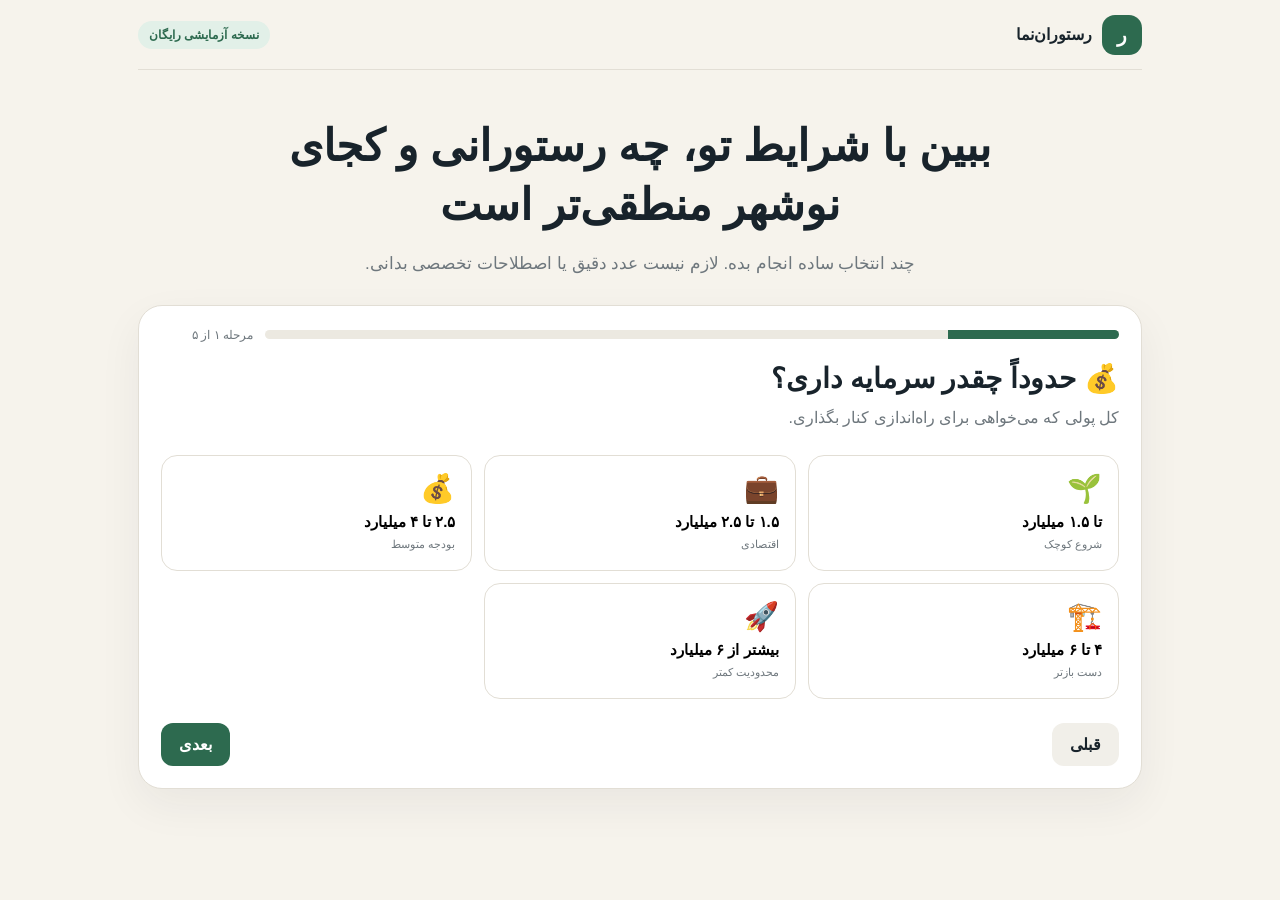
==== index.html @ 9ce642ed "Publish Persian restaurant intelligence wizard MVP" ====
<!doctype html><html lang="fa" dir="rtl"><head><meta charset="utf-8"><meta name="viewport" content="width=device-width,initial-scale=1"><title>رستوران‌نما — نسخه آزمایشی رایگان</title><style>:root{--bg:#f6f3ec;--card:#fff;--ink:#18232b;--muted:#6e777d;--line:#e2ded5;--green:#2d6a4f;--g2:#e2f0e8;--amber:#9a6a16;--a2:#f8edd1;--red:#934b3e;--r2:#f6dfda;--blue:#315f7d}*{box-sizing:border-box}body{margin:0;background:var(--bg);color:var(--ink);font-family:Tahoma,Arial,sans-serif}main{max-width:1040px;margin:auto;padding:0 18px 54px}header{height:70px;display:flex;align-items:center;justify-content:space-between;border-bottom:1px solid var(--line)}.brand{display:flex;gap:10px;align-items:center;font-weight:900}.logo{width:40px;height:40px;border-radius:13px;background:var(--green);color:#fff;display:grid;place-items:center;font-size:20px}.pill{background:var(--g2);color:var(--green);border-radius:999px;padding:7px 11px;font-size:12px;font-weight:800}.hero{padding:46px 0 24px;text-align:center}.hero h1{font-size:44px;line-height:1.35;margin:0 auto 12px;max-width:820px}.hero p{max-width:720px;margin:auto;color:var(--muted);font-size:17px;line-height:2}.wizard{background:var(--card);border:1px solid var(--line);border-radius:24px;padding:22px;box-shadow:0 16px 44px rgba(33,42,44,.06)}.progress-wrap{display:flex;align-items:center;gap:12px;margin-bottom:20px}.progress{height:9px;background:#ece9e1;border-radius:99px;overflow:hidden;flex:1}.progress i{display:block;height:100%;background:var(--green);width:20%;transition:.3s}.step-label{font-size:12px;color:var(--muted);min-width:92px}.screen{display:none}.screen.active{display:block}.screen h2{font-size:28px;margin:4px 0 8px}.screen>p{color:var(--muted);line-height:1.9;margin:0 0 22px}.options{display:grid;grid-template-columns:repeat(3,1fr);gap:12px}.option{border:1px solid var(--line);background:#fff;border-radius:16px;padding:16px;text-align:right;cursor:pointer;min-height:104px}.option:hover{border-color:#b9c9c0}.option.active{background:var(--g2);border-color:#9fc5ad;box-shadow:0 0 0 2px #d5eadc inset}.option .icon{font-size:28px;display:block;margin-bottom:8px}.option b{display:block;font-size:15px;margin-bottom:4px}.option small{color:var(--muted);line-height:1.7}.nav{display:flex;justify-content:space-between;gap:10px;margin-top:24px}.btn{border:0;border-radius:12px;padding:12px 18px;font:inherit;cursor:pointer;font-weight:800}.primary{background:var(--green);color:#fff}.secondary{background:#f1efe9;color:var(--ink)}.summary{background:#f8f7f2;border-radius:14px;padding:14px;margin-top:18px;font-size:13px;color:#5d6468;line-height:1.9}.results-head{text-align:center;padding:10px 0 24px}.results-head h2{font-size:30px;margin:0 0 8px}.results-head p{color:var(--muted);margin:0}.overall{margin-bottom:18px;background:#eef6f1;border:1px solid #cce0d3;border-radius:18px;padding:17px}.overall h3{margin:0 0 8px;color:var(--green)}.overall p{margin:0;color:#53645b;line-height:1.95;font-size:13px}.result{border:1px solid var(--line);border-radius:19px;padding:18px;margin-bottom:13px;background:#fff}.result-top{display:grid;grid-template-columns:52px 1fr auto;gap:12px;align-items:center}.rank{font-size:25px;font-weight:900;color:var(--green)}.result h3{margin:0;font-size:20px}.sub{font-size:13px;color:var(--muted);margin-top:4px}.status{padding:7px 10px;border-radius:999px;font-size:12px;font-weight:800}.good{background:var(--g2);color:var(--green)}.ok{background:var(--a2);color:var(--amber)}.bad{background:var(--r2);color:var(--red)}.cards{display:grid;grid-template-columns:repeat(3,1fr);gap:10px;margin-top:16px}.metric{background:#f9f8f4;border-radius:13px;padding:12px}.metric small{display:block;color:var(--muted);font-size:11px}.metric b{display:block;font-size:16px;margin-top:5px}.bar{height:8px;background:#ebe8e0;border-radius:999px;overflow:hidden;margin-top:8px}.bar i{display:block;height:100%;background:var(--green)}.explain{margin-top:13px;padding:13px;background:#fbfaf6;border-radius:12px;color:#5e5145;font-size:13px;line-height:1.85}.advisor{margin-top:14px;border:1px solid #d8e2dc;background:#f5faf7;border-radius:15px;padding:15px}.advisor h4{margin:0 0 10px;color:var(--green)}.advisor-grid{display:grid;grid-template-columns:repeat(2,1fr);gap:10px}.advisor-box{background:#fff;border:1px solid #e3e8e4;border-radius:11px;padding:11px}.advisor-box b{display:block;font-size:12px;margin-bottom:5px}.advisor-box p{margin:0;color:#5f6964;font-size:12px;line-height:1.8}.action{margin-top:12px;padding-top:11px;border-top:1px dashed #cdd8d1}.action ol{margin:8px 18px 0 0;padding:0}.action li{margin:6px 0;color:#56615c;font-size:12px;line-height:1.7}details{margin-top:12px;border-top:1px dashed var(--line);padding-top:10px}summary{cursor:pointer;color:var(--blue);font-weight:800;font-size:13px}.sources{display:grid;grid-template-columns:repeat(2,1fr);gap:8px;margin-top:9px}.source{display:block;text-decoration:none;color:var(--ink);border:1px solid var(--line);background:#fafcff;border-radius:10px;padding:10px}.source b{display:block;font-size:13px}.source small{display:block;color:var(--muted);margin-top:4px}.restart{text-align:center;margin-top:18px}.fine{font-size:12px;color:var(--muted);line-height:1.8;margin-top:18px;text-align:center}@media(max-width:720px){.hero h1{font-size:34px}.options,.cards,.sources,.advisor-grid{grid-template-columns:1fr}.result-top{grid-template-columns:42px 1fr}.status{grid-column:2;width:max-content}}</style></head><body><main><header><div class="brand"><div class="logo">ر</div><span>رستوران‌نما</span></div><div class="pill">نسخه آزمایشی رایگان</div></header><section class="hero"><h1>ببین با شرایط تو، چه رستورانی و کجای نوشهر منطقی‌تر است</h1><p>چند انتخاب ساده انجام بده. لازم نیست عدد دقیق یا اصطلاحات تخصصی بدانی.</p></section><section class="wizard"><div class="progress-wrap"><div class="progress"><i id="progress"></i></div><div class="step-label" id="stepLabel">مرحله ۱ از ۵</div></div><div class="screen active" data-step="1"><h2>💰 حدوداً چقدر سرمایه داری؟</h2><p>کل پولی که می‌خواهی برای راه‌اندازی کنار بگذاری.</p><div class="options" data-key="budget"><button class="option" data-value="1500000000"><span class="icon">🌱</span><b>تا ۱.۵ میلیارد</b><small>شروع کوچک</small></button><button class="option" data-value="2500000000"><span class="icon">💼</span><b>۱.۵ تا ۲.۵ میلیارد</b><small>اقتصادی</small></button><button class="option" data-value="4000000000"><span class="icon">💰</span><b>۲.۵ تا ۴ میلیارد</b><small>بودجه متوسط</small></button><button class="option" data-value="6000000000"><span class="icon">🏗️</span><b>۴ تا ۶ میلیارد</b><small>دست بازتر</small></button><button class="option" data-value="9000000000"><span class="icon">🚀</span><b>بیشتر از ۶ میلیارد</b><small>محدودیت کمتر</small></button></div></div><div class="screen" data-step="2"><h2>📐 چه اندازه فضایی در ذهنت است؟</h2><p>متراژ دقیق لازم نیست؛ فقط حدود اندازه را انتخاب کن.</p><div class="options" data-key="size"><button class="option" data-value="30"><span class="icon">📦</span><b>خیلی کوچک</b><small>زیر ۴۰ متر</small></button><button class="option" data-value="50"><span class="icon">🏪</span><b>کوچک</b><small>۴۰ تا ۶۰ متر</small></button><button class="option" data-value="75"><span class="icon">🍽️</span><b>متوسط</b><small>۶۰ تا ۹۰ متر</small></button><button class="option" data-value="120"><span class="icon">🏬</span><b>بزرگ</b><small>۹۰ تا ۱۵۰ متر</small></button><button class="option" data-value="180"><span class="icon">🏢</span><b>خیلی بزرگ</b><small>بیشتر از ۱۵۰ متر</small></button><button class="option" data-value="60"><span class="icon">🤷</span><b>نمی‌دانم</b><small>اندازه متعادل فرض شود</small></button></div></div><div class="screen" data-step="3"><h2>🍽️ چه مدل رستورانی دوست داری؟</h2><p>اگر هنوز تصمیم نگرفته‌ای، «فرقی نمی‌کند» را بزن.</p><div class="options" data-key="concept"><button class="option" data-value="any"><span class="icon">🧭</span><b>فرقی نمی‌کند</b><small>بهترین گزینه را پیدا کن</small></button><button class="option" data-value="burger"><span class="icon">🍔</span><b>برگر و فست‌فود</b><small>سرویس سریع</small></button><button class="option" data-value="pizza"><span class="icon">🍕</span><b>پیتزا</b><small>سالن یا بیرون‌بر</small></button><button class="option" data-value="cafe"><span class="icon">☕</span><b>کافه</b><small>نوشیدنی و غذای سبک</small></button><button class="option" data-value="iranian"><span class="icon">🍢</span><b>ایرانی و کباب</b><small>معمولاً سالن‌محور</small></button><button class="option" data-value="delivery"><span class="icon">🛵</span><b>ارسال‌محور</b><small>بیرون‌بر و دلیوری</small></button></div></div><div class="screen" data-step="4"><h2>🧑‍🍳 مدل کارکردن را چطور می‌پسندی؟</h2><p>این انتخاب کمک می‌کند پیشنهادها به سبک کاری تو نزدیک‌تر شوند.</p><div class="options" data-key="operation"><button class="option" data-value="dinein"><span class="icon">🪑</span><b>سالن مهم است</b><small>تجربه حضوری مشتری</small></button><button class="option" data-value="takeaway"><span class="icon">🥡</span><b>بیرون‌بر مهم‌تر است</b><small>فضای کمتر و گردش سریع‌تر</small></button><button class="option" data-value="delivery"><span class="icon">🛵</span><b>ارسال اینترنتی مهم است</b><small>دلیوری بخش اصلی باشد</small></button><button class="option" data-value="any"><span class="icon">🤷</span><b>فرقی نمی‌کند</b><small>سیستم محدودش نکند</small></button></div></div><div class="screen" data-step="5"><h2>🎚️ چقدر ریسک می‌پذیری؟</h2><p>هرچه محافظه‌کارتر باشی، فقط گزینه‌هایی با داده مطمئن‌تر می‌بینی.</p><div class="options" data-key="risk"><button class="option" data-value="low"><span class="icon">🛡️</span><b>کم</b><small>محافظه‌کارانه</small></button><button class="option" data-value="medium"><span class="icon">⚖️</span><b>متوسط</b><small>متعادل</small></button><button class="option" data-value="high"><span class="icon">🚀</span><b>زیاد</b><small>فرصت‌محور</small></button></div><div class="summary" id="summary"></div></div><div class="screen" data-step="6"><div class="results-head"><h2>نتیجه پیشنهادی برای تو</h2><p>غربال اولیه بر اساس داده فعلی نوشهر</p></div><div id="overall"></div><div id="results"></div><div class="restart"><button class="btn secondary" id="restart">↻ از اول پاسخ بدهم</button></div><div class="fine">این ابزار تضمین موفقیت نمی‌دهد. قبل از قرارداد باید ملک، مجوز، هود و اگزاست، شرایط مالک و تردد واقعی بررسی شوند.</div></div><div class="nav"><button class="btn secondary" id="prev">قبلی</button><button class="btn primary" id="next">بعدی</button></div></section></main><script>const sources={Z01:{n:4},Z02:{n:4},Z03:{n:0},Z04:{n:4},Z05:{n:4},Z06:{n:12}},melk='https://melkradar.com/dir/v1/4/2011/0/%D9%86%D9%88%D8%B4%D9%87%D8%B1',shish='https://shishdong.com/homes/c_Nowshahr/a_property/t_Shop/rent?orderBy=0';const zones=[{id:'Z01',name:'۱۵ خرداد–چمران–همافران',d:80,a:20,r:982,rent:916667,dep:8750000,c:.73,w:{qsr:20,cafe:0,traditional:28}},{id:'Z02',name:'کریدور کریمی',d:22,a:9,r:109,rent:719224,dep:6560000,c:.70,w:{qsr:0,cafe:52,traditional:60}},{id:'Z03',name:'فردوسی–سعدی',d:48,a:7,r:835,rent:null,dep:null,c:.37,w:{qsr:24,cafe:38,traditional:0}},{id:'Z04',name:'امام رضا–دریاسر–شمع‌جاران',d:92,a:16,r:1464,rent:312054,dep:4960000,c:.72,w:{qsr:1,cafe:46,traditional:0}},{id:'Z05',name:'هفت‌تیر–کارگر–عدالت',d:9,a:4,r:21,rent:673280,dep:6840000,c:.68,w:{qsr:34,cafe:0,traditional:0}},{id:'Z06',name:'فرودگاه–امیررود–کمربندی',d:19,a:5,r:221,rent:521815,dep:5280000,c:.77,w:{qsr:47,cafe:0,traditional:100}}],concepts=[{id:'burger',name:'برگر و فست‌فود',target:60,setup:1485e6,check:1228e3,pay:170.63e6,fixed:70e6,cm:.61,margin:.08,labor:.30,m:1,low:.72,w:'qsr',e:'🍔'},{id:'pizza',name:'پیتزا',target:70,setup:1979e6,check:1528350,pay:202.34e6,fixed:75e6,cm:.62,margin:.08,labor:.30,m:.95,low:.72,w:'qsr',e:'🍕'},{id:'cafe',name:'کافه',target:80,setup:2938e6,check:409184,pay:206.74e6,fixed:73e6,cm:.68,margin:.07,labor:.30,m:1.15,low:.678,w:'cafe',e:'☕'},{id:'iranian',name:'ایرانی و کباب',target:120,setup:3548e6,check:1012060,pay:416.97e6,fixed:95e6,cm:.61,margin:.05,labor:.34,m:.8,low:.692,w:'traditional',e:'🍢'},{id:'delivery',name:'ارسال‌محور / بیرون‌بر',target:40,setup:996.7e6,check:1293770,pay:170.63e6,fixed:71e6,cm:.49,margin:.08,labor:.30,m:1.25,low:.818,w:'qsr',e:'🛵'}];let step=1,A={};const clamp=(n,a=0,b=100)=>Math.max(a,Math.min(b,n)),fmt=n=>new Intl.NumberFormat('fa-IR',{maximumFractionDigits:1}).format(n),money=n=>n>=1e9?fmt(n/1e9)+' میلیارد تومان':fmt(n/1e6)+' میلیون تومان',maxRPB=Math.max(...zones.map(z=>z.r/z.a));const labels={budget:{1500000000:'تا ۱.۵ میلیارد',2500000000:'۱.۵ تا ۲.۵ میلیارد',4000000000:'۲.۵ تا ۴ میلیارد',6000000000:'۴ تا ۶ میلیارد',9000000000:'بیشتر از ۶ میلیارد'},size:{30:'زیر ۴۰ متر',50:'۴۰ تا ۶۰ متر',60:'اندازه متعادل',75:'۶۰ تا ۹۰ متر',120:'۹۰ تا ۱۵۰ متر',180:'بیشتر از ۱۵۰ متر'},concept:{any:'فرقی نمی‌کند',burger:'برگر و فست‌فود',pizza:'پیتزا',cafe:'کافه',iranian:'ایرانی و کباب',delivery:'ارسال‌محور'},operation:{dinein:'سالن‌محور',takeaway:'بیرون‌بر',delivery:'ارسال اینترنتی',any:'فرقی نمی‌کند'},risk:{low:'کم',medium:'متوسط',high:'زیاد'}};function show(){document.querySelectorAll('.screen').forEach(s=>s.classList.toggle('active',+s.dataset.step===step));progress.style.width=Math.min(step,5)*20+'%';stepLabel.textContent=step<=5?`مرحله ${step} از ۵`:'نتیجه';prev.style.visibility=step===1?'hidden':'visible';next.style.display=step===6?'none':'inline-block';next.textContent=step===5?'دیدن پیشنهادها':'بعدی';if(step===5)summary.innerHTML=`<b>انتخاب‌های تو:</b><br>سرمایه: ${labels.budget[A.budget]||'—'} · فضا: ${labels.size[A.size]||'—'} · مدل: ${labels.concept[A.concept]||'—'} · سبک کار: ${labels.operation[A.operation]||'—'} · ریسک: ${labels.risk[A.risk]||'—'}`}.document;document.querySelectorAll('[data-key]').forEach(g=>g.querySelectorAll('.option').forEach(b=>b.onclick=()=>{g.querySelectorAll('.option').forEach(x=>x.classList.remove('active'));b.classList.add('active');let k=g.dataset.key;A[k]=['budget','size'].includes(k)?+b.dataset.value:b.dataset.value;if(step===5)show()}));next.onclick=()=>{let k={1:'budget',2:'size',3:'concept',4:'operation',5:'risk'}[step];if(!A[k])return alert('یکی از گزینه‌ها را انتخاب کن.');if(step===5){render();step=6}else step++;show()};prev.onclick=()=>{if(step>1){step--;show()}};restart.onclick=()=>{A={};document.querySelectorAll('.option').forEach(x=>x.classList.remove('active'));step=1;show();scrollTo({top:0,behavior:'smooth'})};function zoneText(z){return z.id==='Z04'?'اول محور امام رضا–دریاسر–شمع‌جاران را بگرد؛ در مدل فعلی ترکیب تقاضا و فشار اجاره متعادل‌تر است.':z.id==='Z01'?'بازار جاافتاده‌تر است ولی اجاره بالاتر؛ فقط برای ملک با دید و دسترسی واقعاً خوب هزینه کن.':z.id==='Z02'?'در کریدور کریمی روی بر خیابان، دید و امکان توقف تمرکز کن.':z.id==='Z06'?'در کمربندی–امیررود–فرودگاه دسترسی خودرو، دلیوری و قیمت ملک مزیت دارد؛ تردد را حضوری چک کن.':z.id==='Z05'?'بازار کوچک‌تر است؛ ارزان بودن ملک به‌تنهایی کافی نیست و جریان مشتری همان نقطه مهم است.':'پتانسیل دارد اما اطلاعات ملک هنوز کم است.'}function conceptText(c){return c.id==='delivery'?'ملک با دسترسی راحت پیک و اجاره منطقی؛ ویترین خیلی گران ضروری نیست.':c.id==='burger'?'ملک جمع‌وجور با ویترین واضح، دسترسی سریع و امکان بیرون‌بر.':c.id==='pizza'?'هود و اگزاست، برق/گاز و فضای آماده‌سازی خمیر را جدی‌تر از متراژ ببین.':c.id==='cafe'?'نور، دید و کیفیت فضای نشستن مهم است؛ ملک صرفاً ارزان کافی نیست.':'آشپزخانه، هود، دسترسی خودرو و فضای نشستن اهمیت بیشتری دارد.'}function sourceHtml(z){let s=sources[z.id];if(!s.n)return `<details><summary>🔗 منابع اجاره این منطقه</summary><div class="explain">هنوز نمونه ملک کافی نداریم.</div></details>`;return `<details><summary>🔗 منابع اجاره این منطقه (${fmt(s.n)} نمونه در مدل)</summary><div class="sources"><a class="source" href="${melk}" target="_blank"><b>MelkRadar</b><small>مشاهده آگهی‌های تجاری نوشهر</small></a><a class="source" href="${shish}" target="_blank"><b>ShishDong</b><small>مقایسه بازار اجاره مغازه</small></a></div><div class="sub">قیمت‌ها پیشنهادی آگهی‌اند، نه اجاره قطعی قرارداد.</div></details>`}function render(){let budget=A.budget,size=A.size,risk=A.risk,op=A.operation,sel=A.concept==='any'?concepts:concepts.filter(c=>c.id===A.concept),thr=risk==='low'?.75:risk==='high'?.55:.65,maxRent=Math.max(...zones.filter(z=>z.rent).map(z=>z.rent)),rows=[];for(let c of sel)for(let z of zones){let rent=(z.rent||0)*size,dep=(z.dep||0)*size,scale=.65+.35*clamp(size/c.target,.55,1.45),capital=c.setup*scale+dep+3*rent,fixed=c.pay+c.fixed+rent,healthy=Math.max(fixed/Math.max(.05,c.cm-c.margin),c.pay/c.labor,rent/.06),tickets=healthy/c.check/30,ri=100*(z.r/z.a)/maxRPB,zd=.75*z.d+.25*ri,opp=.8*zd+.2*z.w[c.w],supported=40*(.5+opp/100)*c.m,low=supported*c.low,coverage=supported/tickets,lowCov=low/tickets,aff=z.rent===null?25:100*(1-z.rent/maxRent),market=.5*z.d+.25*z.w[c.w]+.25*aff,bscore=capital>budget?0:clamp(55+45*((budget-capital)/budget)/.35),sscore=clamp(100-100*Math.abs(size-c.target)/c.target),bonus=(op==='delivery'&&c.id==='delivery'?8:0)+(op==='takeaway'&&['burger','pizza','delivery'].includes(c.id)?5:0)+(op==='dinein'&&['cafe','iranian','pizza'].includes(c.id)?5:0),score=clamp(.35*market+.25*bscore+.15*sscore+.15*clamp(coverage*100)+.10*z.c*100+bonus),eligible=capital<=budget&&z.c>=thr&&z.rent!==null,status=!eligible?'ineligible':score>=80?'strong':score>=65?'promising':'borderline';rows.push({c,z,capital,tickets,coverage,lowCov,score,status})}rows.sort((a,b)=>(a.status==='ineligible'?1:0)-(b.status==='ineligible'?1:0)||b.score-a.score);let top=rows.filter(x=>x.status!=='ineligible').slice(0,5);overall.innerHTML=top.length?`<div class="overall"><h3>جمع‌بندی ساده</h3><p>با انتخاب‌های تو، فعلاً بهترین مسیر <b>${top[0].c.name}</b> در محدوده <b>${top[0].z.name}</b> است. بهتر است اول در دو محدوده اول ۳ تا ۵ ملک واقعی پیدا کنی و بعد ملک‌ها را از نظر اجاره، امکانات فنی و تردد مقایسه کنی.</p></div>`:'';results.innerHTML=top.length?top.map((r,i)=>{let status=r.status==='strong'?'مناسب برای بررسی جدی':r.status==='promising'?'ارزش بررسی دارد':'نیازمند احتیاط',cls=r.status==='strong'?'good':r.status==='promising'?'ok':'bad',why=r.coverage>=1.5?'تقاضای تقریبی منطقه فاصله خوبی با حداقل فروش لازم دارد.':r.coverage>=1?'تقاضای تقریبی فعلاً از حداقل فروش لازم بالاتر است، ولی حاشیه اطمینان زیاد نیست.':'برای رسیدن به فروش سالم فشار بیشتری روی جذب مشتری داری.';return `<article class="result"><div class="result-top"><div class="rank">#${i+1}</div><div><h3>${r.c.e} ${r.c.name}</h3><div class="sub">📍 ${r.z.name}</div></div><div class="status ${cls}">${status}</div></div><div class="cards"><div class="metric"><small>پول تقریبی لازم</small><b>${money(r.capital)}</b><div class="bar"><i style="width:${clamp((budget-r.capital)/budget*100+55)}%"></i></div></div><div class="metric"><small>فروش روزانه لازم</small><b>حدود ${fmt(r.tickets)} سفارش</b></div><div class="metric"><small>تقاضای منطقه</small><b>${r.coverage>=1.5?'قوی':r.coverage>=1?'قابل‌قبول':'ضعیف'}</b></div></div><div class="advisor"><h4>🧭 راهنمای عملی این پیشنهاد</h4><div class="advisor-grid"><div class="advisor-box"><b>کجای شهر را اول بگردم؟</b><p>${zoneText(r.z)}</p></div><div class="advisor-box"><b>چه جور ملکی دنبالش باشم؟</b><p>${conceptText(r.c)}</p></div><div class="advisor-box"><b>چرا پیشنهاد شده؟</b><p>${why}</p></div><div class="advisor-box"><b>موقع بازدید ملک چه چیزهایی مهم است؟</b><p>هود و مسیر اگزاست، برق و گاز کافی، اجازه کتبی مالک برای فعالیت غذایی و امکان توقف مشتری یا پیک را بررسی کن.</p></div></div><div class="action"><b>قدم‌های بعدی</b><ol><li>۳ تا ۵ ملک در همین محدوده ذخیره کن.</li><li>رهن، اجاره، متراژ واقعی و امکانات فنی را مقایسه کن.</li><li>قبل از قرارداد در دو زمان شلوغ و یک زمان خلوت، ۳۰ دقیقه تردد واقعی اطراف ملک را ببین.</li></ol></div></div>${sourceHtml(r.z)}</article>`}).join(''):'<div class="result"><b>با این شرایط فعلاً گزینه مناسبی پیدا نشد.</b></div>'}show();</script></body></html>
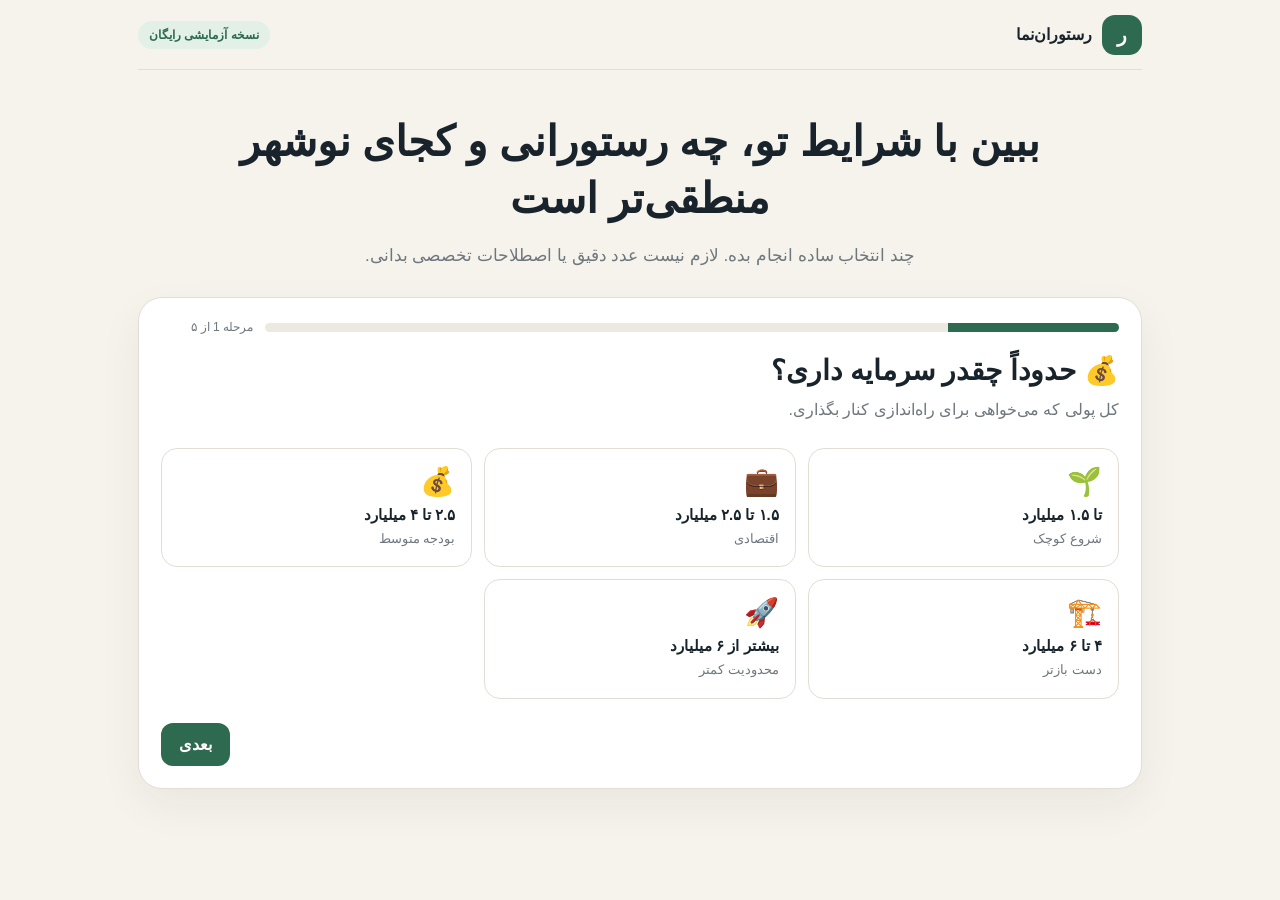
==== commit 0b505d8c: "Fix interactive wizard JavaScript" ====
--- a/index.html
+++ b/index.html
@@ -1 +1,114 @@
-<!doctype html><html lang="fa" dir="rtl"><head><meta charset="utf-8"><meta name="viewport" content="width=device-width,initial-scale=1"><title>رستوران‌نما — نسخه آزمایشی رایگان</title><style>:root{--bg:#f6f3ec;--card:#fff;--ink:#18232b;--muted:#6e777d;--line:#e2ded5;--green:#2d6a4f;--g2:#e2f0e8;--amber:#9a6a16;--a2:#f8edd1;--red:#934b3e;--r2:#f6dfda;--blue:#315f7d}*{box-sizing:border-box}body{margin:0;background:var(--bg);color:var(--ink);font-family:Tahoma,Arial,sans-serif}main{max-width:1040px;margin:auto;padding:0 18px 54px}header{height:70px;display:flex;align-items:center;justify-content:space-between;border-bottom:1px solid var(--line)}.brand{display:flex;gap:10px;align-items:center;font-weight:900}.logo{width:40px;height:40px;border-radius:13px;background:var(--green);color:#fff;display:grid;place-items:center;font-size:20px}.pill{background:var(--g2);color:var(--green);border-radius:999px;padding:7px 11px;font-size:12px;font-weight:800}.hero{padding:46px 0 24px;text-align:center}.hero h1{font-size:44px;line-height:1.35;margin:0 auto 12px;max-width:820px}.hero p{max-width:720px;margin:auto;color:var(--muted);font-size:17px;line-height:2}.wizard{background:var(--card);border:1px solid var(--line);border-radius:24px;padding:22px;box-shadow:0 16px 44px rgba(33,42,44,.06)}.progress-wrap{display:flex;align-items:center;gap:12px;margin-bottom:20px}.progress{height:9px;background:#ece9e1;border-radius:99px;overflow:hidden;flex:1}.progress i{display:block;height:100%;background:var(--green);width:20%;transition:.3s}.step-label{font-size:12px;color:var(--muted);min-width:92px}.screen{display:none}.screen.active{display:block}.screen h2{font-size:28px;margin:4px 0 8px}.screen>p{color:var(--muted);line-height:1.9;margin:0 0 22px}.options{display:grid;grid-template-columns:repeat(3,1fr);gap:12px}.option{border:1px solid var(--line);background:#fff;border-radius:16px;padding:16px;text-align:right;cursor:pointer;min-height:104px}.option:hover{border-color:#b9c9c0}.option.active{background:var(--g2);border-color:#9fc5ad;box-shadow:0 0 0 2px #d5eadc inset}.option .icon{font-size:28px;display:block;margin-bottom:8px}.option b{display:block;font-size:15px;margin-bottom:4px}.option small{color:var(--muted);line-height:1.7}.nav{display:flex;justify-content:space-between;gap:10px;margin-top:24px}.btn{border:0;border-radius:12px;padding:12px 18px;font:inherit;cursor:pointer;font-weight:800}.primary{background:var(--green);color:#fff}.secondary{background:#f1efe9;color:var(--ink)}.summary{background:#f8f7f2;border-radius:14px;padding:14px;margin-top:18px;font-size:13px;color:#5d6468;line-height:1.9}.results-head{text-align:center;padding:10px 0 24px}.results-head h2{font-size:30px;margin:0 0 8px}.results-head p{color:var(--muted);margin:0}.overall{margin-bottom:18px;background:#eef6f1;border:1px solid #cce0d3;border-radius:18px;padding:17px}.overall h3{margin:0 0 8px;color:var(--green)}.overall p{margin:0;color:#53645b;line-height:1.95;font-size:13px}.result{border:1px solid var(--line);border-radius:19px;padding:18px;margin-bottom:13px;background:#fff}.result-top{display:grid;grid-template-columns:52px 1fr auto;gap:12px;align-items:center}.rank{font-size:25px;font-weight:900;color:var(--green)}.result h3{margin:0;font-size:20px}.sub{font-size:13px;color:var(--muted);margin-top:4px}.status{padding:7px 10px;border-radius:999px;font-size:12px;font-weight:800}.good{background:var(--g2);color:var(--green)}.ok{background:var(--a2);color:var(--amber)}.bad{background:var(--r2);color:var(--red)}.cards{display:grid;grid-template-columns:repeat(3,1fr);gap:10px;margin-top:16px}.metric{background:#f9f8f4;border-radius:13px;padding:12px}.metric small{display:block;color:var(--muted);font-size:11px}.metric b{display:block;font-size:16px;margin-top:5px}.bar{height:8px;background:#ebe8e0;border-radius:999px;overflow:hidden;margin-top:8px}.bar i{display:block;height:100%;background:var(--green)}.explain{margin-top:13px;padding:13px;background:#fbfaf6;border-radius:12px;color:#5e5145;font-size:13px;line-height:1.85}.advisor{margin-top:14px;border:1px solid #d8e2dc;background:#f5faf7;border-radius:15px;padding:15px}.advisor h4{margin:0 0 10px;color:var(--green)}.advisor-grid{display:grid;grid-template-columns:repeat(2,1fr);gap:10px}.advisor-box{background:#fff;border:1px solid #e3e8e4;border-radius:11px;padding:11px}.advisor-box b{display:block;font-size:12px;margin-bottom:5px}.advisor-box p{margin:0;color:#5f6964;font-size:12px;line-height:1.8}.action{margin-top:12px;padding-top:11px;border-top:1px dashed #cdd8d1}.action ol{margin:8px 18px 0 0;padding:0}.action li{margin:6px 0;color:#56615c;font-size:12px;line-height:1.7}details{margin-top:12px;border-top:1px dashed var(--line);padding-top:10px}summary{cursor:pointer;color:var(--blue);font-weight:800;font-size:13px}.sources{display:grid;grid-template-columns:repeat(2,1fr);gap:8px;margin-top:9px}.source{display:block;text-decoration:none;color:var(--ink);border:1px solid var(--line);background:#fafcff;border-radius:10px;padding:10px}.source b{display:block;font-size:13px}.source small{display:block;color:var(--muted);margin-top:4px}.restart{text-align:center;margin-top:18px}.fine{font-size:12px;color:var(--muted);line-height:1.8;margin-top:18px;text-align:center}@media(max-width:720px){.hero h1{font-size:34px}.options,.cards,.sources,.advisor-grid{grid-template-columns:1fr}.result-top{grid-template-columns:42px 1fr}.status{grid-column:2;width:max-content}}</style></head><body><main><header><div class="brand"><div class="logo">ر</div><span>رستوران‌نما</span></div><div class="pill">نسخه آزمایشی رایگان</div></header><section class="hero"><h1>ببین با شرایط تو، چه رستورانی و کجای نوشهر منطقی‌تر است</h1><p>چند انتخاب ساده انجام بده. لازم نیست عدد دقیق یا اصطلاحات تخصصی بدانی.</p></section><section class="wizard"><div class="progress-wrap"><div class="progress"><i id="progress"></i></div><div class="step-label" id="stepLabel">مرحله ۱ از ۵</div></div><div class="screen active" data-step="1"><h2>💰 حدوداً چقدر سرمایه داری؟</h2><p>کل پولی که می‌خواهی برای راه‌اندازی کنار بگذاری.</p><div class="options" data-key="budget"><button class="option" data-value="1500000000"><span class="icon">🌱</span><b>تا ۱.۵ میلیارد</b><small>شروع کوچک</small></button><button class="option" data-value="2500000000"><span class="icon">💼</span><b>۱.۵ تا ۲.۵ میلیارد</b><small>اقتصادی</small></button><button class="option" data-value="4000000000"><span class="icon">💰</span><b>۲.۵ تا ۴ میلیارد</b><small>بودجه متوسط</small></button><button class="option" data-value="6000000000"><span class="icon">🏗️</span><b>۴ تا ۶ میلیارد</b><small>دست بازتر</small></button><button class="option" data-value="9000000000"><span class="icon">🚀</span><b>بیشتر از ۶ میلیارد</b><small>محدودیت کمتر</small></button></div></div><div class="screen" data-step="2"><h2>📐 چه اندازه فضایی در ذهنت است؟</h2><p>متراژ دقیق لازم نیست؛ فقط حدود اندازه را انتخاب کن.</p><div class="options" data-key="size"><button class="option" data-value="30"><span class="icon">📦</span><b>خیلی کوچک</b><small>زیر ۴۰ متر</small></button><button class="option" data-value="50"><span class="icon">🏪</span><b>کوچک</b><small>۴۰ تا ۶۰ متر</small></button><button class="option" data-value="75"><span class="icon">🍽️</span><b>متوسط</b><small>۶۰ تا ۹۰ متر</small></button><button class="option" data-value="120"><span class="icon">🏬</span><b>بزرگ</b><small>۹۰ تا ۱۵۰ متر</small></button><button class="option" data-value="180"><span class="icon">🏢</span><b>خیلی بزرگ</b><small>بیشتر از ۱۵۰ متر</small></button><button class="option" data-value="60"><span class="icon">🤷</span><b>نمی‌دانم</b><small>اندازه متعادل فرض شود</small></button></div></div><div class="screen" data-step="3"><h2>🍽️ چه مدل رستورانی دوست داری؟</h2><p>اگر هنوز تصمیم نگرفته‌ای، «فرقی نمی‌کند» را بزن.</p><div class="options" data-key="concept"><button class="option" data-value="any"><span class="icon">🧭</span><b>فرقی نمی‌کند</b><small>بهترین گزینه را پیدا کن</small></button><button class="option" data-value="burger"><span class="icon">🍔</span><b>برگر و فست‌فود</b><small>سرویس سریع</small></button><button class="option" data-value="pizza"><span class="icon">🍕</span><b>پیتزا</b><small>سالن یا بیرون‌بر</small></button><button class="option" data-value="cafe"><span class="icon">☕</span><b>کافه</b><small>نوشیدنی و غذای سبک</small></button><button class="option" data-value="iranian"><span class="icon">🍢</span><b>ایرانی و کباب</b><small>معمولاً سالن‌محور</small></button><button class="option" data-value="delivery"><span class="icon">🛵</span><b>ارسال‌محور</b><small>بیرون‌بر و دلیوری</small></button></div></div><div class="screen" data-step="4"><h2>🧑‍🍳 مدل کارکردن را چطور می‌پسندی؟</h2><p>این انتخاب کمک می‌کند پیشنهادها به سبک کاری تو نزدیک‌تر شوند.</p><div class="options" data-key="operation"><button class="option" data-value="dinein"><span class="icon">🪑</span><b>سالن مهم است</b><small>تجربه حضوری مشتری</small></button><button class="option" data-value="takeaway"><span class="icon">🥡</span><b>بیرون‌بر مهم‌تر است</b><small>فضای کمتر و گردش سریع‌تر</small></button><button class="option" data-value="delivery"><span class="icon">🛵</span><b>ارسال اینترنتی مهم است</b><small>دلیوری بخش اصلی باشد</small></button><button class="option" data-value="any"><span class="icon">🤷</span><b>فرقی نمی‌کند</b><small>سیستم محدودش نکند</small></button></div></div><div class="screen" data-step="5"><h2>🎚️ چقدر ریسک می‌پذیری؟</h2><p>هرچه محافظه‌کارتر باشی، فقط گزینه‌هایی با داده مطمئن‌تر می‌بینی.</p><div class="options" data-key="risk"><button class="option" data-value="low"><span class="icon">🛡️</span><b>کم</b><small>محافظه‌کارانه</small></button><button class="option" data-value="medium"><span class="icon">⚖️</span><b>متوسط</b><small>متعادل</small></button><button class="option" data-value="high"><span class="icon">🚀</span><b>زیاد</b><small>فرصت‌محور</small></button></div><div class="summary" id="summary"></div></div><div class="screen" data-step="6"><div class="results-head"><h2>نتیجه پیشنهادی برای تو</h2><p>غربال اولیه بر اساس داده فعلی نوشهر</p></div><div id="overall"></div><div id="results"></div><div class="restart"><button class="btn secondary" id="restart">↻ از اول پاسخ بدهم</button></div><div class="fine">این ابزار تضمین موفقیت نمی‌دهد. قبل از قرارداد باید ملک، مجوز، هود و اگزاست، شرایط مالک و تردد واقعی بررسی شوند.</div></div><div class="nav"><button class="btn secondary" id="prev">قبلی</button><button class="btn primary" id="next">بعدی</button></div></section></main><script>const sources={Z01:{n:4},Z02:{n:4},Z03:{n:0},Z04:{n:4},Z05:{n:4},Z06:{n:12}},melk='https://melkradar.com/dir/v1/4/2011/0/%D9%86%D9%88%D8%B4%D9%87%D8%B1',shish='https://shishdong.com/homes/c_Nowshahr/a_property/t_Shop/rent?orderBy=0';const zones=[{id:'Z01',name:'۱۵ خرداد–چمران–همافران',d:80,a:20,r:982,rent:916667,dep:8750000,c:.73,w:{qsr:20,cafe:0,traditional:28}},{id:'Z02',name:'کریدور کریمی',d:22,a:9,r:109,rent:719224,dep:6560000,c:.70,w:{qsr:0,cafe:52,traditional:60}},{id:'Z03',name:'فردوسی–سعدی',d:48,a:7,r:835,rent:null,dep:null,c:.37,w:{qsr:24,cafe:38,traditional:0}},{id:'Z04',name:'امام رضا–دریاسر–شمع‌جاران',d:92,a:16,r:1464,rent:312054,dep:4960000,c:.72,w:{qsr:1,cafe:46,traditional:0}},{id:'Z05',name:'هفت‌تیر–کارگر–عدالت',d:9,a:4,r:21,rent:673280,dep:6840000,c:.68,w:{qsr:34,cafe:0,traditional:0}},{id:'Z06',name:'فرودگاه–امیررود–کمربندی',d:19,a:5,r:221,rent:521815,dep:5280000,c:.77,w:{qsr:47,cafe:0,traditional:100}}],concepts=[{id:'burger',name:'برگر و فست‌فود',target:60,setup:1485e6,check:1228e3,pay:170.63e6,fixed:70e6,cm:.61,margin:.08,labor:.30,m:1,low:.72,w:'qsr',e:'🍔'},{id:'pizza',name:'پیتزا',target:70,setup:1979e6,check:1528350,pay:202.34e6,fixed:75e6,cm:.62,margin:.08,labor:.30,m:.95,low:.72,w:'qsr',e:'🍕'},{id:'cafe',name:'کافه',target:80,setup:2938e6,check:409184,pay:206.74e6,fixed:73e6,cm:.68,margin:.07,labor:.30,m:1.15,low:.678,w:'cafe',e:'☕'},{id:'iranian',name:'ایرانی و کباب',target:120,setup:3548e6,check:1012060,pay:416.97e6,fixed:95e6,cm:.61,margin:.05,labor:.34,m:.8,low:.692,w:'traditional',e:'🍢'},{id:'delivery',name:'ارسال‌محور / بیرون‌بر',target:40,setup:996.7e6,check:1293770,pay:170.63e6,fixed:71e6,cm:.49,margin:.08,labor:.30,m:1.25,low:.818,w:'qsr',e:'🛵'}];let step=1,A={};const clamp=(n,a=0,b=100)=>Math.max(a,Math.min(b,n)),fmt=n=>new Intl.NumberFormat('fa-IR',{maximumFractionDigits:1}).format(n),money=n=>n>=1e9?fmt(n/1e9)+' میلیارد تومان':fmt(n/1e6)+' میلیون تومان',maxRPB=Math.max(...zones.map(z=>z.r/z.a));const labels={budget:{1500000000:'تا ۱.۵ میلیارد',2500000000:'۱.۵ تا ۲.۵ میلیارد',4000000000:'۲.۵ تا ۴ میلیارد',6000000000:'۴ تا ۶ میلیارد',9000000000:'بیشتر از ۶ میلیارد'},size:{30:'زیر ۴۰ متر',50:'۴۰ تا ۶۰ متر',60:'اندازه متعادل',75:'۶۰ تا ۹۰ متر',120:'۹۰ تا ۱۵۰ متر',180:'بیشتر از ۱۵۰ متر'},concept:{any:'فرقی نمی‌کند',burger:'برگر و فست‌فود',pizza:'پیتزا',cafe:'کافه',iranian:'ایرانی و کباب',delivery:'ارسال‌محور'},operation:{dinein:'سالن‌محور',takeaway:'بیرون‌بر',delivery:'ارسال اینترنتی',any:'فرقی نمی‌کند'},risk:{low:'کم',medium:'متوسط',high:'زیاد'}};function show(){document.querySelectorAll('.screen').forEach(s=>s.classList.toggle('active',+s.dataset.step===step));progress.style.width=Math.min(step,5)*20+'%';stepLabel.textContent=step<=5?`مرحله ${step} از ۵`:'نتیجه';prev.style.visibility=step===1?'hidden':'visible';next.style.display=step===6?'none':'inline-block';next.textContent=step===5?'دیدن پیشنهادها':'بعدی';if(step===5)summary.innerHTML=`<b>انتخاب‌های تو:</b><br>سرمایه: ${labels.budget[A.budget]||'—'} · فضا: ${labels.size[A.size]||'—'} · مدل: ${labels.concept[A.concept]||'—'} · سبک کار: ${labels.operation[A.operation]||'—'} · ریسک: ${labels.risk[A.risk]||'—'}`}.document;document.querySelectorAll('[data-key]').forEach(g=>g.querySelectorAll('.option').forEach(b=>b.onclick=()=>{g.querySelectorAll('.option').forEach(x=>x.classList.remove('active'));b.classList.add('active');let k=g.dataset.key;A[k]=['budget','size'].includes(k)?+b.dataset.value:b.dataset.value;if(step===5)show()}));next.onclick=()=>{let k={1:'budget',2:'size',3:'concept',4:'operation',5:'risk'}[step];if(!A[k])return alert('یکی از گزینه‌ها را انتخاب کن.');if(step===5){render();step=6}else step++;show()};prev.onclick=()=>{if(step>1){step--;show()}};restart.onclick=()=>{A={};document.querySelectorAll('.option').forEach(x=>x.classList.remove('active'));step=1;show();scrollTo({top:0,behavior:'smooth'})};function zoneText(z){return z.id==='Z04'?'اول محور امام رضا–دریاسر–شمع‌جاران را بگرد؛ در مدل فعلی ترکیب تقاضا و فشار اجاره متعادل‌تر است.':z.id==='Z01'?'بازار جاافتاده‌تر است ولی اجاره بالاتر؛ فقط برای ملک با دید و دسترسی واقعاً خوب هزینه کن.':z.id==='Z02'?'در کریدور کریمی روی بر خیابان، دید و امکان توقف تمرکز کن.':z.id==='Z06'?'در کمربندی–امیررود–فرودگاه دسترسی خودرو، دلیوری و قیمت ملک مزیت دارد؛ تردد را حضوری چک کن.':z.id==='Z05'?'بازار کوچک‌تر است؛ ارزان بودن ملک به‌تنهایی کافی نیست و جریان مشتری همان نقطه مهم است.':'پتانسیل دارد اما اطلاعات ملک هنوز کم است.'}function conceptText(c){return c.id==='delivery'?'ملک با دسترسی راحت پیک و اجاره منطقی؛ ویترین خیلی گران ضروری نیست.':c.id==='burger'?'ملک جمع‌وجور با ویترین واضح، دسترسی سریع و امکان بیرون‌بر.':c.id==='pizza'?'هود و اگزاست، برق/گاز و فضای آماده‌سازی خمیر را جدی‌تر از متراژ ببین.':c.id==='cafe'?'نور، دید و کیفیت فضای نشستن مهم است؛ ملک صرفاً ارزان کافی نیست.':'آشپزخانه، هود، دسترسی خودرو و فضای نشستن اهمیت بیشتری دارد.'}function sourceHtml(z){let s=sources[z.id];if(!s.n)return `<details><summary>🔗 منابع اجاره این منطقه</summary><div class="explain">هنوز نمونه ملک کافی نداریم.</div></details>`;return `<details><summary>🔗 منابع اجاره این منطقه (${fmt(s.n)} نمونه در مدل)</summary><div class="sources"><a class="source" href="${melk}" target="_blank"><b>MelkRadar</b><small>مشاهده آگهی‌های تجاری نوشهر</small></a><a class="source" href="${shish}" target="_blank"><b>ShishDong</b><small>مقایسه بازار اجاره مغازه</small></a></div><div class="sub">قیمت‌ها پیشنهادی آگهی‌اند، نه اجاره قطعی قرارداد.</div></details>`}function render(){let budget=A.budget,size=A.size,risk=A.risk,op=A.operation,sel=A.concept==='any'?concepts:concepts.filter(c=>c.id===A.concept),thr=risk==='low'?.75:risk==='high'?.55:.65,maxRent=Math.max(...zones.filter(z=>z.rent).map(z=>z.rent)),rows=[];for(let c of sel)for(let z of zones){let rent=(z.rent||0)*size,dep=(z.dep||0)*size,scale=.65+.35*clamp(size/c.target,.55,1.45),capital=c.setup*scale+dep+3*rent,fixed=c.pay+c.fixed+rent,healthy=Math.max(fixed/Math.max(.05,c.cm-c.margin),c.pay/c.labor,rent/.06),tickets=healthy/c.check/30,ri=100*(z.r/z.a)/maxRPB,zd=.75*z.d+.25*ri,opp=.8*zd+.2*z.w[c.w],supported=40*(.5+opp/100)*c.m,low=supported*c.low,coverage=supported/tickets,lowCov=low/tickets,aff=z.rent===null?25:100*(1-z.rent/maxRent),market=.5*z.d+.25*z.w[c.w]+.25*aff,bscore=capital>budget?0:clamp(55+45*((budget-capital)/budget)/.35),sscore=clamp(100-100*Math.abs(size-c.target)/c.target),bonus=(op==='delivery'&&c.id==='delivery'?8:0)+(op==='takeaway'&&['burger','pizza','delivery'].includes(c.id)?5:0)+(op==='dinein'&&['cafe','iranian','pizza'].includes(c.id)?5:0),score=clamp(.35*market+.25*bscore+.15*sscore+.15*clamp(coverage*100)+.10*z.c*100+bonus),eligible=capital<=budget&&z.c>=thr&&z.rent!==null,status=!eligible?'ineligible':score>=80?'strong':score>=65?'promising':'borderline';rows.push({c,z,capital,tickets,coverage,lowCov,score,status})}rows.sort((a,b)=>(a.status==='ineligible'?1:0)-(b.status==='ineligible'?1:0)||b.score-a.score);let top=rows.filter(x=>x.status!=='ineligible').slice(0,5);overall.innerHTML=top.length?`<div class="overall"><h3>جمع‌بندی ساده</h3><p>با انتخاب‌های تو، فعلاً بهترین مسیر <b>${top[0].c.name}</b> در محدوده <b>${top[0].z.name}</b> است. بهتر است اول در دو محدوده اول ۳ تا ۵ ملک واقعی پیدا کنی و بعد ملک‌ها را از نظر اجاره، امکانات فنی و تردد مقایسه کنی.</p></div>`:'';results.innerHTML=top.length?top.map((r,i)=>{let status=r.status==='strong'?'مناسب برای بررسی جدی':r.status==='promising'?'ارزش بررسی دارد':'نیازمند احتیاط',cls=r.status==='strong'?'good':r.status==='promising'?'ok':'bad',why=r.coverage>=1.5?'تقاضای تقریبی منطقه فاصله خوبی با حداقل فروش لازم دارد.':r.coverage>=1?'تقاضای تقریبی فعلاً از حداقل فروش لازم بالاتر است، ولی حاشیه اطمینان زیاد نیست.':'برای رسیدن به فروش سالم فشار بیشتری روی جذب مشتری داری.';return `<article class="result"><div class="result-top"><div class="rank">#${i+1}</div><div><h3>${r.c.e} ${r.c.name}</h3><div class="sub">📍 ${r.z.name}</div></div><div class="status ${cls}">${status}</div></div><div class="cards"><div class="metric"><small>پول تقریبی لازم</small><b>${money(r.capital)}</b><div class="bar"><i style="width:${clamp((budget-r.capital)/budget*100+55)}%"></i></div></div><div class="metric"><small>فروش روزانه لازم</small><b>حدود ${fmt(r.tickets)} سفارش</b></div><div class="metric"><small>تقاضای منطقه</small><b>${r.coverage>=1.5?'قوی':r.coverage>=1?'قابل‌قبول':'ضعیف'}</b></div></div><div class="advisor"><h4>🧭 راهنمای عملی این پیشنهاد</h4><div class="advisor-grid"><div class="advisor-box"><b>کجای شهر را اول بگردم؟</b><p>${zoneText(r.z)}</p></div><div class="advisor-box"><b>چه جور ملکی دنبالش باشم؟</b><p>${conceptText(r.c)}</p></div><div class="advisor-box"><b>چرا پیشنهاد شده؟</b><p>${why}</p></div><div class="advisor-box"><b>موقع بازدید ملک چه چیزهایی مهم است؟</b><p>هود و مسیر اگزاست، برق و گاز کافی، اجازه کتبی مالک برای فعالیت غذایی و امکان توقف مشتری یا پیک را بررسی کن.</p></div></div><div class="action"><b>قدم‌های بعدی</b><ol><li>۳ تا ۵ ملک در همین محدوده ذخیره کن.</li><li>رهن، اجاره، متراژ واقعی و امکانات فنی را مقایسه کن.</li><li>قبل از قرارداد در دو زمان شلوغ و یک زمان خلوت، ۳۰ دقیقه تردد واقعی اطراف ملک را ببین.</li></ol></div></div>${sourceHtml(r.z)}</article>`}).join(''):'<div class="result"><b>با این شرایط فعلاً گزینه مناسبی پیدا نشد.</b></div>'}show();</script></body></html>+<!doctype html>
+<html lang="fa" dir="rtl">
+<head>
+<meta charset="utf-8">
+<meta name="viewport" content="width=device-width,initial-scale=1">
+<title>رستوران‌نما — نسخه آزمایشی رایگان</title>
+<style>
+:root{--bg:#f6f3ec;--card:#fff;--ink:#18232b;--muted:#6e777d;--line:#e2ded5;--green:#2d6a4f;--g2:#e2f0e8;--amber:#9a6a16;--a2:#f8edd1;--red:#934b3e;--r2:#f6dfda;--blue:#315f7d}
+*{box-sizing:border-box}body{margin:0;background:var(--bg);color:var(--ink);font-family:Tahoma,Arial,sans-serif}main{max-width:1040px;margin:auto;padding:0 18px 54px}header{height:70px;display:flex;align-items:center;justify-content:space-between;border-bottom:1px solid var(--line)}.brand{display:flex;gap:10px;align-items:center;font-weight:900}.logo{width:40px;height:40px;border-radius:13px;background:var(--green);color:#fff;display:grid;place-items:center;font-size:20px}.pill{background:var(--g2);color:var(--green);border-radius:999px;padding:7px 11px;font-size:12px;font-weight:800}.hero{padding:44px 0 24px;text-align:center}.hero h1{font-size:42px;line-height:1.35;margin:0 auto 12px;max-width:820px}.hero p{max-width:720px;margin:auto;color:var(--muted);font-size:17px;line-height:2}.wizard{background:var(--card);border:1px solid var(--line);border-radius:24px;padding:22px;box-shadow:0 16px 44px rgba(33,42,44,.06)}.progress-wrap{display:flex;align-items:center;gap:12px;margin-bottom:20px}.progress{height:9px;background:#ece9e1;border-radius:99px;overflow:hidden;flex:1}.progress i{display:block;height:100%;background:var(--green);width:20%;transition:.3s}.step-label{font-size:12px;color:var(--muted);min-width:92px}.screen{display:none}.screen.active{display:block}.screen h2{font-size:28px;margin:4px 0 8px}.screen>p{color:var(--muted);line-height:1.9;margin:0 0 22px}.options{display:grid;grid-template-columns:repeat(3,1fr);gap:12px}.option{border:1px solid var(--line);background:#fff;border-radius:16px;padding:16px;text-align:right;cursor:pointer;min-height:104px;font:inherit;color:inherit}.option:hover{border-color:#b9c9c0}.option.active{background:var(--g2);border-color:#9fc5ad;box-shadow:0 0 0 2px #d5eadc inset}.option .icon{font-size:28px;display:block;margin-bottom:8px}.option b{display:block;font-size:15px;margin-bottom:4px}.option small{color:var(--muted);line-height:1.7}.nav{display:flex;justify-content:space-between;gap:10px;margin-top:24px}.btn{border:0;border-radius:12px;padding:12px 18px;font:inherit;cursor:pointer;font-weight:800}.primary{background:var(--green);color:#fff}.secondary{background:#f1efe9;color:var(--ink)}.summary{background:#f8f7f2;border-radius:14px;padding:14px;margin-top:18px;font-size:13px;color:#5d6468;line-height:1.9}.results-head{text-align:center;padding:10px 0 24px}.results-head h2{font-size:30px;margin:0 0 8px}.results-head p{color:var(--muted);margin:0}.overall{margin-bottom:18px;background:#eef6f1;border:1px solid #cce0d3;border-radius:18px;padding:17px}.overall h3{margin:0 0 8px;color:var(--green)}.overall p{margin:0;color:#53645b;line-height:1.95;font-size:13px}.result{border:1px solid var(--line);border-radius:19px;padding:18px;margin-bottom:13px;background:#fff}.result-top{display:grid;grid-template-columns:52px 1fr auto;gap:12px;align-items:center}.rank{font-size:25px;font-weight:900;color:var(--green)}.result h3{margin:0;font-size:20px}.sub{font-size:13px;color:var(--muted);margin-top:4px}.status{padding:7px 10px;border-radius:999px;font-size:12px;font-weight:800}.good{background:var(--g2);color:var(--green)}.ok{background:var(--a2);color:var(--amber)}.bad{background:var(--r2);color:var(--red)}.cards{display:grid;grid-template-columns:repeat(3,1fr);gap:10px;margin-top:16px}.metric{background:#f9f8f4;border-radius:13px;padding:12px}.metric small{display:block;color:var(--muted);font-size:11px}.metric b{display:block;font-size:16px;margin-top:5px}.bar{height:8px;background:#ebe8e0;border-radius:999px;overflow:hidden;margin-top:8px}.bar i{display:block;height:100%;background:var(--green)}.advisor{margin-top:14px;border:1px solid #d8e2dc;background:#f5faf7;border-radius:15px;padding:15px}.advisor h4{margin:0 0 10px;color:var(--green)}.advisor-grid{display:grid;grid-template-columns:repeat(2,1fr);gap:10px}.advisor-box{background:#fff;border:1px solid #e3e8e4;border-radius:11px;padding:11px}.advisor-box b{display:block;font-size:12px;margin-bottom:5px}.advisor-box p{margin:0;color:#5f6964;font-size:12px;line-height:1.8}.action{margin-top:12px;padding-top:11px;border-top:1px dashed #cdd8d1}.action ol{margin:8px 18px 0 0;padding:0}.action li{margin:6px 0;color:#56615c;font-size:12px;line-height:1.7}details{margin-top:12px;border-top:1px dashed var(--line);padding-top:10px}summary{cursor:pointer;color:var(--blue);font-weight:800;font-size:13px}.sources{display:grid;grid-template-columns:repeat(2,1fr);gap:8px;margin-top:9px}.source{display:block;text-decoration:none;color:var(--ink);border:1px solid var(--line);background:#fafcff;border-radius:10px;padding:10px}.source b{display:block;font-size:13px}.source small{display:block;color:var(--muted);margin-top:4px}.restart{text-align:center;margin-top:18px}.fine{font-size:12px;color:var(--muted);line-height:1.8;margin-top:18px;text-align:center}@media(max-width:720px){.hero h1{font-size:34px}.options,.cards,.sources,.advisor-grid{grid-template-columns:1fr}.result-top{grid-template-columns:42px 1fr}.status{grid-column:2;width:max-content}}
+</style>
+</head>
+<body>
+<main>
+<header><div class="brand"><div class="logo">ر</div><span>رستوران‌نما</span></div><div class="pill">نسخه آزمایشی رایگان</div></header>
+<section class="hero"><h1>ببین با شرایط تو، چه رستورانی و کجای نوشهر منطقی‌تر است</h1><p>چند انتخاب ساده انجام بده. لازم نیست عدد دقیق یا اصطلاحات تخصصی بدانی.</p></section>
+<section class="wizard">
+<div class="progress-wrap"><div class="progress"><i id="progressBar"></i></div><div class="step-label" id="stepLabel">مرحله ۱ از ۵</div></div>
+<div class="screen active" data-step="1"><h2>💰 حدوداً چقدر سرمایه داری؟</h2><p>کل پولی که می‌خواهی برای راه‌اندازی کنار بگذاری.</p><div class="options" data-key="budget"><button class="option" data-value="1500000000"><span class="icon">🌱</span><b>تا ۱.۵ میلیارد</b><small>شروع کوچک</small></button><button class="option" data-value="2500000000"><span class="icon">💼</span><b>۱.۵ تا ۲.۵ میلیارد</b><small>اقتصادی</small></button><button class="option" data-value="4000000000"><span class="icon">💰</span><b>۲.۵ تا ۴ میلیارد</b><small>بودجه متوسط</small></button><button class="option" data-value="6000000000"><span class="icon">🏗️</span><b>۴ تا ۶ میلیارد</b><small>دست بازتر</small></button><button class="option" data-value="9000000000"><span class="icon">🚀</span><b>بیشتر از ۶ میلیارد</b><small>محدودیت کمتر</small></button></div></div>
+<div class="screen" data-step="2"><h2>📐 چه اندازه فضایی در ذهنت است؟</h2><p>متراژ دقیق لازم نیست؛ فقط حدود اندازه را انتخاب کن.</p><div class="options" data-key="size"><button class="option" data-value="30"><span class="icon">📦</span><b>خیلی کوچک</b><small>زیر ۴۰ متر</small></button><button class="option" data-value="50"><span class="icon">🏪</span><b>کوچک</b><small>۴۰ تا ۶۰ متر</small></button><button class="option" data-value="75"><span class="icon">🍽️</span><b>متوسط</b><small>۶۰ تا ۹۰ متر</small></button><button class="option" data-value="120"><span class="icon">🏬</span><b>بزرگ</b><small>۹۰ تا ۱۵۰ متر</small></button><button class="option" data-value="180"><span class="icon">🏢</span><b>خیلی بزرگ</b><small>بیشتر از ۱۵۰ متر</small></button><button class="option" data-value="60"><span class="icon">🤷</span><b>نمی‌دانم</b><small>اندازه متعادل فرض شود</small></button></div></div>
+<div class="screen" data-step="3"><h2>🍽️ چه مدل رستورانی دوست داری؟</h2><p>اگر هنوز تصمیم نگرفته‌ای، «فرقی نمی‌کند» را بزن.</p><div class="options" data-key="concept"><button class="option" data-value="any"><span class="icon">🧭</span><b>فرقی نمی‌کند</b><small>بهترین گزینه را پیدا کن</small></button><button class="option" data-value="burger"><span class="icon">🍔</span><b>برگر و فست‌فود</b><small>سرویس سریع</small></button><button class="option" data-value="pizza"><span class="icon">🍕</span><b>پیتزا</b><small>سالن یا بیرون‌بر</small></button><button class="option" data-value="cafe"><span class="icon">☕</span><b>کافه</b><small>نوشیدنی و غذای سبک</small></button><button class="option" data-value="iranian"><span class="icon">🍢</span><b>ایرانی و کباب</b><small>معمولاً سالن‌محور</small></button><button class="option" data-value="delivery"><span class="icon">🛵</span><b>ارسال‌محور</b><small>بیرون‌بر و دلیوری</small></button></div></div>
+<div class="screen" data-step="4"><h2>🧑‍🍳 مدل کارکردن را چطور می‌پسندی؟</h2><p>این انتخاب کمک می‌کند پیشنهادها به سبک کاری تو نزدیک‌تر شوند.</p><div class="options" data-key="operation"><button class="option" data-value="dinein"><span class="icon">🪑</span><b>سالن مهم است</b><small>تجربه حضوری مشتری</small></button><button class="option" data-value="takeaway"><span class="icon">🥡</span><b>بیرون‌بر مهم‌تر است</b><small>فضای کمتر و گردش سریع‌تر</small></button><button class="option" data-value="delivery"><span class="icon">🛵</span><b>ارسال اینترنتی مهم است</b><small>دلیوری بخش اصلی باشد</small></button><button class="option" data-value="any"><span class="icon">🤷</span><b>فرقی نمی‌کند</b><small>سیستم محدودش نکند</small></button></div></div>
+<div class="screen" data-step="5"><h2>🎚️ چقدر ریسک می‌پذیری؟</h2><p>هرچه محافظه‌کارتر باشی، فقط گزینه‌هایی با داده مطمئن‌تر می‌بینی.</p><div class="options" data-key="risk"><button class="option" data-value="low"><span class="icon">🛡️</span><b>کم</b><small>محافظه‌کارانه</small></button><button class="option" data-value="medium"><span class="icon">⚖️</span><b>متوسط</b><small>متعادل</small></button><button class="option" data-value="high"><span class="icon">🚀</span><b>زیاد</b><small>فرصت‌محور</small></button></div><div class="summary" id="answerSummary"></div></div>
+<div class="screen" data-step="6"><div class="results-head"><h2>نتیجه پیشنهادی برای تو</h2><p>غربال اولیه بر اساس داده فعلی نوشهر</p></div><div id="overallReport"></div><div id="resultList"></div><div class="restart"><button class="btn secondary" id="restartBtn">↻ از اول پاسخ بدهم</button></div><div class="fine">این ابزار تضمین موفقیت نمی‌دهد. قبل از قرارداد باید ملک، مجوز، هود و اگزاست، شرایط مالک و تردد واقعی بررسی شوند.</div></div>
+<div class="nav"><button class="btn secondary" id="prevBtn">قبلی</button><button class="btn primary" id="nextBtn">بعدی</button></div>
+</section>
+</main>
+<script>
+const rentSources={Z01:4,Z02:4,Z03:0,Z04:4,Z05:4,Z06:12};
+const melk='https://melkradar.com/dir/v1/4/2011/0/%D9%86%D9%88%D8%B4%D9%87%D8%B1';
+const shish='https://shishdong.com/homes/c_Nowshahr/a_property/t_Shop/rent?orderBy=0';
+const zones=[
+{id:'Z01',name:'۱۵ خرداد–چمران–همافران',d:80,a:20,r:982,rent:916667,dep:8750000,c:.73,w:{qsr:20,cafe:0,traditional:28}},
+{id:'Z02',name:'کریدور کریمی',d:22,a:9,r:109,rent:719224,dep:6560000,c:.70,w:{qsr:0,cafe:52,traditional:60}},
+{id:'Z03',name:'فردوسی–سعدی',d:48,a:7,r:835,rent:null,dep:null,c:.37,w:{qsr:24,cafe:38,traditional:0}},
+{id:'Z04',name:'امام رضا–دریاسر–شمع‌جاران',d:92,a:16,r:1464,rent:312054,dep:4960000,c:.72,w:{qsr:1,cafe:46,traditional:0}},
+{id:'Z05',name:'هفت‌تیر–کارگر–عدالت',d:9,a:4,r:21,rent:673280,dep:6840000,c:.68,w:{qsr:34,cafe:0,traditional:0}},
+{id:'Z06',name:'فرودگاه–امیررود–کمربندی',d:19,a:5,r:221,rent:521815,dep:5280000,c:.77,w:{qsr:47,cafe:0,traditional:100}}
+];
+const concepts=[
+{id:'burger',name:'برگر و فست‌فود',target:60,setup:1485e6,check:1228e3,pay:170.63e6,fixed:70e6,cm:.61,margin:.08,labor:.30,m:1,low:.72,w:'qsr',e:'🍔'},
+{id:'pizza',name:'پیتزا',target:70,setup:1979e6,check:1528350,pay:202.34e6,fixed:75e6,cm:.62,margin:.08,labor:.30,m:.95,low:.72,w:'qsr',e:'🍕'},
+{id:'cafe',name:'کافه',target:80,setup:2938e6,check:409184,pay:206.74e6,fixed:73e6,cm:.68,margin:.07,labor:.30,m:1.15,low:.678,w:'cafe',e:'☕'},
+{id:'iranian',name:'ایرانی و کباب',target:120,setup:3548e6,check:1012060,pay:416.97e6,fixed:95e6,cm:.61,margin:.05,labor:.34,m:.8,low:.692,w:'traditional',e:'🍢'},
+{id:'delivery',name:'ارسال‌محور / بیرون‌بر',target:40,setup:996.7e6,check:1293770,pay:170.63e6,fixed:71e6,cm:.49,margin:.08,labor:.30,m:1.25,low:.818,w:'qsr',e:'🛵'}
+];
+const labels={budget:{1500000000:'تا ۱.۵ میلیارد',2500000000:'۱.۵ تا ۲.۵ میلیارد',4000000000:'۲.۵ تا ۴ میلیارد',6000000000:'۴ تا ۶ میلیارد',9000000000:'بیشتر از ۶ میلیارد'},size:{30:'زیر ۴۰ متر',50:'۴۰ تا ۶۰ متر',60:'اندازه متعادل',75:'۶۰ تا ۹۰ متر',120:'۹۰ تا ۱۵۰ متر',180:'بیشتر از ۱۵۰ متر'},concept:{any:'فرقی نمی‌کند',burger:'برگر و فست‌فود',pizza:'پیتزا',cafe:'کافه',iranian:'ایرانی و کباب',delivery:'ارسال‌محور'},operation:{dinein:'سالن‌محور',takeaway:'بیرون‌بر',delivery:'ارسال اینترنتی',any:'فرقی نمی‌کند'},risk:{low:'کم',medium:'متوسط',high:'زیاد'}};
+let step=1;
+let answers={};
+const $=id=>document.getElementById(id);
+const clamp=(n,a=0,b=100)=>Math.max(a,Math.min(b,n));
+const fmt=n=>new Intl.NumberFormat('fa-IR',{maximumFractionDigits:1}).format(n);
+const money=n=>n>=1e9?fmt(n/1e9)+' میلیارد تومان':fmt(n/1e6)+' میلیون تومان';
+const maxRPB=Math.max(...zones.map(z=>z.r/z.a));
+function showStep(){
+ document.querySelectorAll('.screen').forEach(s=>s.classList.toggle('active',Number(s.dataset.step)===step));
+ $('progressBar').style.width=Math.min(step,5)*20+'%';
+ $('stepLabel').textContent=step<=5?`مرحله ${step} از ۵`:'نتیجه';
+ $('prevBtn').style.visibility=step===1?'hidden':'visible';
+ $('nextBtn').style.display=step===6?'none':'inline-block';
+ $('nextBtn').textContent=step===5?'دیدن پیشنهادها':'بعدی';
+ if(step===5){$('answerSummary').innerHTML=`<b>انتخاب‌های تو:</b><br>سرمایه: ${labels.budget[answers.budget]||'—'} · فضا: ${labels.size[answers.size]||'—'} · مدل: ${labels.concept[answers.concept]||'—'} · سبک کار: ${labels.operation[answers.operation]||'—'} · ریسک: ${labels.risk[answers.risk]||'—'}`;}
+}
+document.querySelectorAll('[data-key]').forEach(group=>{
+ const key=group.dataset.key;
+ group.querySelectorAll('.option').forEach(btn=>{
+  btn.addEventListener('click',()=>{
+   group.querySelectorAll('.option').forEach(x=>x.classList.remove('active'));
+   btn.classList.add('active');
+   answers[key]=['budget','size'].includes(key)?Number(btn.dataset.value):btn.dataset.value;
+   if(step===5)showStep();
+  });
+ });
+});
+$('nextBtn').addEventListener('click',()=>{
+ const key={1:'budget',2:'size',3:'concept',4:'operation',5:'risk'}[step];
+ if(!answers[key]){alert('یکی از گزینه‌ها را انتخاب کن.');return;}
+ if(step===5){renderResults();step=6;}else step++;
+ showStep();
+});
+$('prevBtn').addEventListener('click',()=>{if(step>1){step--;showStep();}});
+$('restartBtn').addEventListener('click',()=>{answers={};document.querySelectorAll('.option').forEach(x=>x.classList.remove('active'));step=1;showStep();window.scrollTo({top:0,behavior:'smooth'});});
+function zoneText(z){if(z.id==='Z04')return 'اول محور امام رضا–دریاسر–شمع‌جاران را بگرد؛ در مدل فعلی ترکیب تقاضا و فشار اجاره متعادل‌تر است.';if(z.id==='Z01')return 'بازار جاافتاده‌تر است ولی اجاره بالاتر؛ فقط برای ملک با دید و دسترسی واقعاً خوب هزینه کن.';if(z.id==='Z02')return 'در کریدور کریمی روی بر خیابان، دید و امکان توقف تمرکز کن.';if(z.id==='Z06')return 'در کمربندی–امیررود–فرودگاه دسترسی خودرو، دلیوری و قیمت ملک مزیت دارد؛ تردد را حضوری چک کن.';if(z.id==='Z05')return 'بازار کوچک‌تر است؛ ارزان بودن ملک به‌تنهایی کافی نیست و جریان مشتری همان نقطه مهم است.';return 'پتانسیل دارد اما اطلاعات ملک هنوز کم است.';}
+function conceptText(c){if(c.id==='delivery')return 'ملک با دسترسی راحت پیک و اجاره منطقی؛ ویترین خیلی گران ضروری نیست.';if(c.id==='burger')return 'ملک جمع‌وجور با ویترین واضح، دسترسی سریع و امکان بیرون‌بر.';if(c.id==='pizza')return 'هود و اگزاست، برق و گاز و فضای آماده‌سازی خمیر را جدی‌تر از متراژ ببین.';if(c.id==='cafe')return 'نور، دید و کیفیت فضای نشستن مهم است؛ ملک صرفاً ارزان کافی نیست.';return 'آشپزخانه، هود، دسترسی خودرو و فضای نشستن اهمیت بیشتری دارد.';}
+function sourceHtml(z){const n=rentSources[z.id]||0;if(!n)return '<details><summary>🔗 منابع اجاره این منطقه</summary><div class="advisor-box">هنوز نمونه ملک کافی نداریم.</div></details>';return `<details><summary>🔗 منابع اجاره این منطقه (${fmt(n)} نمونه در مدل)</summary><div class="sources"><a class="source" href="${melk}" target="_blank" rel="noopener"><b>MelkRadar</b><small>مشاهده آگهی‌های تجاری نوشهر</small></a><a class="source" href="${shish}" target="_blank" rel="noopener"><b>ShishDong</b><small>مقایسه بازار اجاره مغازه</small></a></div><div class="sub">قیمت‌ها پیشنهادی آگهی‌اند، نه اجاره قطعی قرارداد.</div></details>`;}
+function renderResults(){
+ const budget=answers.budget,size=answers.size,risk=answers.risk,op=answers.operation;
+ const selected=answers.concept==='any'?concepts:concepts.filter(c=>c.id===answers.concept);
+ const threshold=risk==='low'?.75:risk==='high'?.55:.65;
+ const maxRent=Math.max(...zones.filter(z=>z.rent).map(z=>z.rent));
+ const rows=[];
+ for(const c of selected){for(const z of zones){
+  const rent=(z.rent||0)*size,dep=(z.dep||0)*size,scale=.65+.35*clamp(size/c.target,.55,1.45),capital=c.setup*scale+dep+3*rent;
+  const fixed=c.pay+c.fixed+rent,healthy=Math.max(fixed/Math.max(.05,c.cm-c.margin),c.pay/c.labor,rent/.06),tickets=healthy/c.check/30;
+  const reviewIntensity=100*(z.r/z.a)/maxRPB,zoneDemand=.75*z.d+.25*reviewIntensity,opp=.8*zoneDemand+.2*z.w[c.w],supported=40*(.5+opp/100)*c.m,low=supported*c.low,coverage=supported/tickets,lowCov=low/tickets;
+  const affordability=z.rent===null?25:100*(1-z.rent/maxRent),market=.5*z.d+.25*z.w[c.w]+.25*affordability,budgetScore=capital>budget?0:clamp(55+45*((budget-capital)/budget)/.35),sizeScore=clamp(100-100*Math.abs(size-c.target)/c.target);
+  const bonus=(op==='delivery'&&c.id==='delivery'?8:0)+(op==='takeaway'&&['burger','pizza','delivery'].includes(c.id)?5:0)+(op==='dinein'&&['cafe','iranian','pizza'].includes(c.id)?5:0);
+  const score=clamp(.35*market+.25*budgetScore+.15*sizeScore+.15*clamp(coverage*100)+.10*z.c*100+bonus),eligible=capital<=budget&&z.c>=threshold&&z.rent!==null,status=!eligible?'ineligible':score>=80?'strong':score>=65?'promising':'borderline';
+  rows.push({c,z,capital,tickets,coverage,lowCov,score,status});
+ }}
+ rows.sort((a,b)=>(a.status==='ineligible'?1:0)-(b.status==='ineligible'?1:0)||b.score-a.score);
+ const top=rows.filter(x=>x.status!=='ineligible').slice(0,5);
+ $('overallReport').innerHTML=top.length?`<div class="overall"><h3>جمع‌بندی ساده</h3><p>با انتخاب‌های تو، فعلاً بهترین مسیر <b>${top[0].c.name}</b> در محدوده <b>${top[0].z.name}</b> است. بهتر است اول در دو محدوده اول ۳ تا ۵ ملک واقعی پیدا کنی و بعد ملک‌ها را از نظر اجاره، امکانات فنی و تردد مقایسه کنی.</p></div>`:'';
+ if(!top.length){$('resultList').innerHTML='<div class="result"><b>با این شرایط فعلاً گزینه مناسبی پیدا نشد.</b></div>';return;}
+ $('resultList').innerHTML=top.map((r,i)=>{
+  const status=r.status==='strong'?'مناسب برای بررسی جدی':r.status==='promising'?'ارزش بررسی دارد':'نیازمند احتیاط';
+  const cls=r.status==='strong'?'good':r.status==='promising'?'ok':'bad';
+  const why=r.coverage>=1.5?'تقاضای تقریبی منطقه فاصله خوبی با حداقل فروش لازم دارد.':r.coverage>=1?'تقاضای تقریبی فعلاً از حداقل فروش لازم بالاتر است، ولی حاشیه اطمینان زیاد نیست.':'برای رسیدن به فروش سالم فشار بیشتری روی جذب مشتری داری.';
+  return `<article class="result"><div class="result-top"><div class="rank">#${i+1}</div><div><h3>${r.c.e} ${r.c.name}</h3><div class="sub">📍 ${r.z.name}</div></div><div class="status ${cls}">${status}</div></div><div class="cards"><div class="metric"><small>پول تقریبی لازم</small><b>${money(r.capital)}</b><div class="bar"><i style="width:${clamp((budget-r.capital)/budget*100+55)}%"></i></div></div><div class="metric"><small>فروش روزانه لازم</small><b>حدود ${fmt(r.tickets)} سفارش</b></div><div class="metric"><small>تقاضای منطقه</small><b>${r.coverage>=1.5?'قوی':r.coverage>=1?'قابل‌قبول':'ضعیف'}</b></div></div><div class="advisor"><h4>🧭 راهنمای عملی این پیشنهاد</h4><div class="advisor-grid"><div class="advisor-box"><b>کجای شهر را اول بگردم؟</b><p>${zoneText(r.z)}</p></div><div class="advisor-box"><b>چه جور ملکی دنبالش باشم؟</b><p>${conceptText(r.c)}</p></div><div class="advisor-box"><b>چرا پیشنهاد شده؟</b><p>${why}</p></div><div class="advisor-box"><b>موقع بازدید ملک چه چیزهایی مهم است؟</b><p>هود و مسیر اگزاست، برق و گاز کافی، اجازه کتبی مالک برای فعالیت غذایی و امکان توقف مشتری یا پیک را بررسی کن.</p></div></div><div class="action"><b>قدم‌های بعدی</b><ol><li>۳ تا ۵ ملک در همین محدوده ذخیره کن.</li><li>رهن، اجاره، متراژ واقعی و امکانات فنی را مقایسه کن.</li><li>قبل از قرارداد در دو زمان شلوغ و یک زمان خلوت، ۳۰ دقیقه تردد واقعی اطراف ملک را ببین.</li></ol></div></div>${sourceHtml(r.z)}</article>`;
+ }).join('');
+}
+showStep();
+</script>
+</body>
+</html>
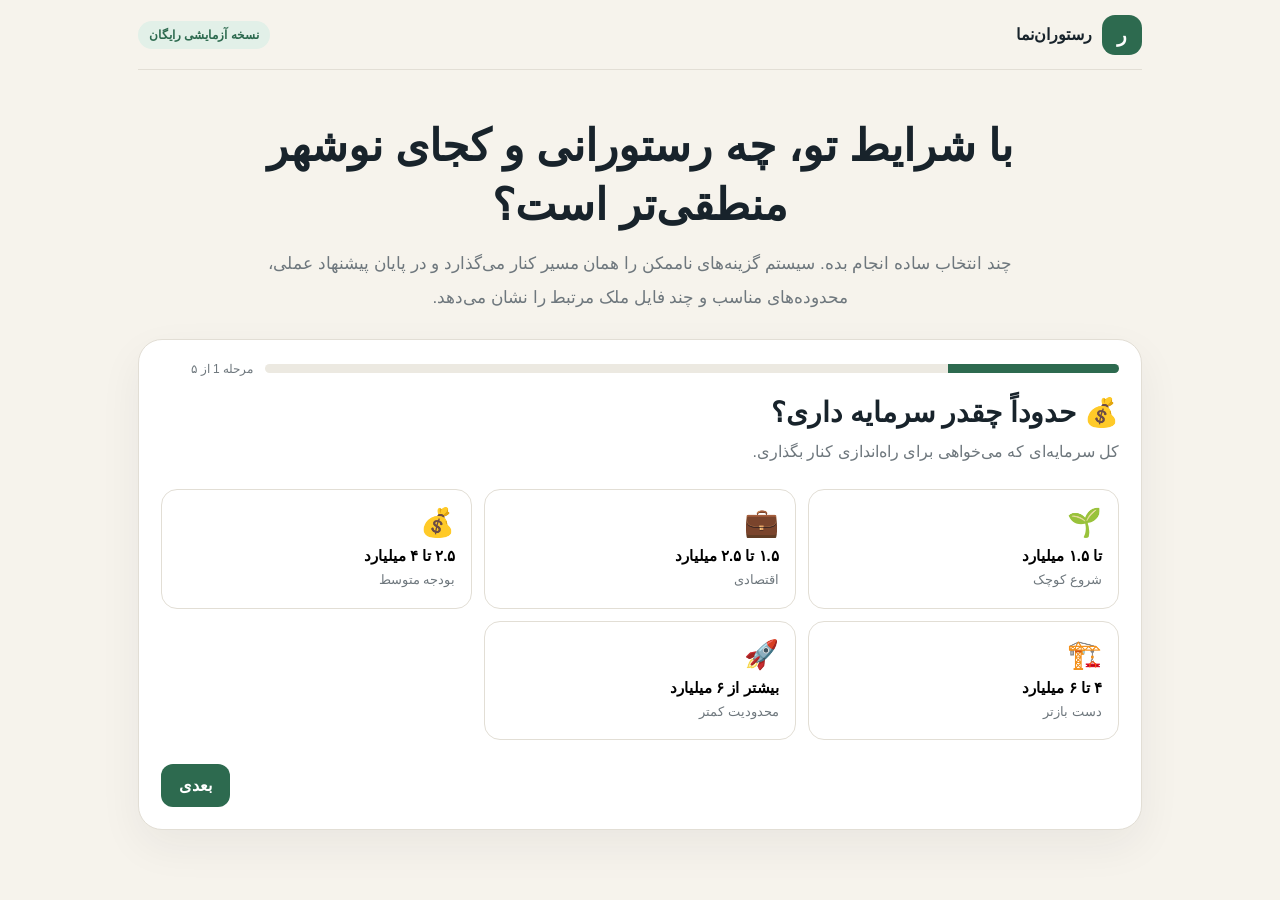
==== commit 2f1f96b3: "Upgrade wizard with dynamic options and property leads" ====
--- a/index.html
+++ b/index.html
@@ -1,114 +1,98 @@
 <!doctype html>
 <html lang="fa" dir="rtl">
 <head>
-<meta charset="utf-8">
-<meta name="viewport" content="width=device-width,initial-scale=1">
-<title>رستوران‌نما — نسخه آزمایشی رایگان</title>
-<style>
-:root{--bg:#f6f3ec;--card:#fff;--ink:#18232b;--muted:#6e777d;--line:#e2ded5;--green:#2d6a4f;--g2:#e2f0e8;--amber:#9a6a16;--a2:#f8edd1;--red:#934b3e;--r2:#f6dfda;--blue:#315f7d}
-*{box-sizing:border-box}body{margin:0;background:var(--bg);color:var(--ink);font-family:Tahoma,Arial,sans-serif}main{max-width:1040px;margin:auto;padding:0 18px 54px}header{height:70px;display:flex;align-items:center;justify-content:space-between;border-bottom:1px solid var(--line)}.brand{display:flex;gap:10px;align-items:center;font-weight:900}.logo{width:40px;height:40px;border-radius:13px;background:var(--green);color:#fff;display:grid;place-items:center;font-size:20px}.pill{background:var(--g2);color:var(--green);border-radius:999px;padding:7px 11px;font-size:12px;font-weight:800}.hero{padding:44px 0 24px;text-align:center}.hero h1{font-size:42px;line-height:1.35;margin:0 auto 12px;max-width:820px}.hero p{max-width:720px;margin:auto;color:var(--muted);font-size:17px;line-height:2}.wizard{background:var(--card);border:1px solid var(--line);border-radius:24px;padding:22px;box-shadow:0 16px 44px rgba(33,42,44,.06)}.progress-wrap{display:flex;align-items:center;gap:12px;margin-bottom:20px}.progress{height:9px;background:#ece9e1;border-radius:99px;overflow:hidden;flex:1}.progress i{display:block;height:100%;background:var(--green);width:20%;transition:.3s}.step-label{font-size:12px;color:var(--muted);min-width:92px}.screen{display:none}.screen.active{display:block}.screen h2{font-size:28px;margin:4px 0 8px}.screen>p{color:var(--muted);line-height:1.9;margin:0 0 22px}.options{display:grid;grid-template-columns:repeat(3,1fr);gap:12px}.option{border:1px solid var(--line);background:#fff;border-radius:16px;padding:16px;text-align:right;cursor:pointer;min-height:104px;font:inherit;color:inherit}.option:hover{border-color:#b9c9c0}.option.active{background:var(--g2);border-color:#9fc5ad;box-shadow:0 0 0 2px #d5eadc inset}.option .icon{font-size:28px;display:block;margin-bottom:8px}.option b{display:block;font-size:15px;margin-bottom:4px}.option small{color:var(--muted);line-height:1.7}.nav{display:flex;justify-content:space-between;gap:10px;margin-top:24px}.btn{border:0;border-radius:12px;padding:12px 18px;font:inherit;cursor:pointer;font-weight:800}.primary{background:var(--green);color:#fff}.secondary{background:#f1efe9;color:var(--ink)}.summary{background:#f8f7f2;border-radius:14px;padding:14px;margin-top:18px;font-size:13px;color:#5d6468;line-height:1.9}.results-head{text-align:center;padding:10px 0 24px}.results-head h2{font-size:30px;margin:0 0 8px}.results-head p{color:var(--muted);margin:0}.overall{margin-bottom:18px;background:#eef6f1;border:1px solid #cce0d3;border-radius:18px;padding:17px}.overall h3{margin:0 0 8px;color:var(--green)}.overall p{margin:0;color:#53645b;line-height:1.95;font-size:13px}.result{border:1px solid var(--line);border-radius:19px;padding:18px;margin-bottom:13px;background:#fff}.result-top{display:grid;grid-template-columns:52px 1fr auto;gap:12px;align-items:center}.rank{font-size:25px;font-weight:900;color:var(--green)}.result h3{margin:0;font-size:20px}.sub{font-size:13px;color:var(--muted);margin-top:4px}.status{padding:7px 10px;border-radius:999px;font-size:12px;font-weight:800}.good{background:var(--g2);color:var(--green)}.ok{background:var(--a2);color:var(--amber)}.bad{background:var(--r2);color:var(--red)}.cards{display:grid;grid-template-columns:repeat(3,1fr);gap:10px;margin-top:16px}.metric{background:#f9f8f4;border-radius:13px;padding:12px}.metric small{display:block;color:var(--muted);font-size:11px}.metric b{display:block;font-size:16px;margin-top:5px}.bar{height:8px;background:#ebe8e0;border-radius:999px;overflow:hidden;margin-top:8px}.bar i{display:block;height:100%;background:var(--green)}.advisor{margin-top:14px;border:1px solid #d8e2dc;background:#f5faf7;border-radius:15px;padding:15px}.advisor h4{margin:0 0 10px;color:var(--green)}.advisor-grid{display:grid;grid-template-columns:repeat(2,1fr);gap:10px}.advisor-box{background:#fff;border:1px solid #e3e8e4;border-radius:11px;padding:11px}.advisor-box b{display:block;font-size:12px;margin-bottom:5px}.advisor-box p{margin:0;color:#5f6964;font-size:12px;line-height:1.8}.action{margin-top:12px;padding-top:11px;border-top:1px dashed #cdd8d1}.action ol{margin:8px 18px 0 0;padding:0}.action li{margin:6px 0;color:#56615c;font-size:12px;line-height:1.7}details{margin-top:12px;border-top:1px dashed var(--line);padding-top:10px}summary{cursor:pointer;color:var(--blue);font-weight:800;font-size:13px}.sources{display:grid;grid-template-columns:repeat(2,1fr);gap:8px;margin-top:9px}.source{display:block;text-decoration:none;color:var(--ink);border:1px solid var(--line);background:#fafcff;border-radius:10px;padding:10px}.source b{display:block;font-size:13px}.source small{display:block;color:var(--muted);margin-top:4px}.restart{text-align:center;margin-top:18px}.fine{font-size:12px;color:var(--muted);line-height:1.8;margin-top:18px;text-align:center}@media(max-width:720px){.hero h1{font-size:34px}.options,.cards,.sources,.advisor-grid{grid-template-columns:1fr}.result-top{grid-template-columns:42px 1fr}.status{grid-column:2;width:max-content}}
-</style>
+  <meta charset="utf-8">
+  <meta name="viewport" content="width=device-width,initial-scale=1">
+  <meta name="description" content="رستوران‌نما؛ ابزار آزمایشی امکان‌سنجی رستوران در نوشهر">
+  <title>رستوران‌نما — امکان‌سنجی رستوران در نوشهر</title>
+  <link rel="stylesheet" href="./styles.css">
 </head>
 <body>
 <main>
-<header><div class="brand"><div class="logo">ر</div><span>رستوران‌نما</span></div><div class="pill">نسخه آزمایشی رایگان</div></header>
-<section class="hero"><h1>ببین با شرایط تو، چه رستورانی و کجای نوشهر منطقی‌تر است</h1><p>چند انتخاب ساده انجام بده. لازم نیست عدد دقیق یا اصطلاحات تخصصی بدانی.</p></section>
-<section class="wizard">
-<div class="progress-wrap"><div class="progress"><i id="progressBar"></i></div><div class="step-label" id="stepLabel">مرحله ۱ از ۵</div></div>
-<div class="screen active" data-step="1"><h2>💰 حدوداً چقدر سرمایه داری؟</h2><p>کل پولی که می‌خواهی برای راه‌اندازی کنار بگذاری.</p><div class="options" data-key="budget"><button class="option" data-value="1500000000"><span class="icon">🌱</span><b>تا ۱.۵ میلیارد</b><small>شروع کوچک</small></button><button class="option" data-value="2500000000"><span class="icon">💼</span><b>۱.۵ تا ۲.۵ میلیارد</b><small>اقتصادی</small></button><button class="option" data-value="4000000000"><span class="icon">💰</span><b>۲.۵ تا ۴ میلیارد</b><small>بودجه متوسط</small></button><button class="option" data-value="6000000000"><span class="icon">🏗️</span><b>۴ تا ۶ میلیارد</b><small>دست بازتر</small></button><button class="option" data-value="9000000000"><span class="icon">🚀</span><b>بیشتر از ۶ میلیارد</b><small>محدودیت کمتر</small></button></div></div>
-<div class="screen" data-step="2"><h2>📐 چه اندازه فضایی در ذهنت است؟</h2><p>متراژ دقیق لازم نیست؛ فقط حدود اندازه را انتخاب کن.</p><div class="options" data-key="size"><button class="option" data-value="30"><span class="icon">📦</span><b>خیلی کوچک</b><small>زیر ۴۰ متر</small></button><button class="option" data-value="50"><span class="icon">🏪</span><b>کوچک</b><small>۴۰ تا ۶۰ متر</small></button><button class="option" data-value="75"><span class="icon">🍽️</span><b>متوسط</b><small>۶۰ تا ۹۰ متر</small></button><button class="option" data-value="120"><span class="icon">🏬</span><b>بزرگ</b><small>۹۰ تا ۱۵۰ متر</small></button><button class="option" data-value="180"><span class="icon">🏢</span><b>خیلی بزرگ</b><small>بیشتر از ۱۵۰ متر</small></button><button class="option" data-value="60"><span class="icon">🤷</span><b>نمی‌دانم</b><small>اندازه متعادل فرض شود</small></button></div></div>
-<div class="screen" data-step="3"><h2>🍽️ چه مدل رستورانی دوست داری؟</h2><p>اگر هنوز تصمیم نگرفته‌ای، «فرقی نمی‌کند» را بزن.</p><div class="options" data-key="concept"><button class="option" data-value="any"><span class="icon">🧭</span><b>فرقی نمی‌کند</b><small>بهترین گزینه را پیدا کن</small></button><button class="option" data-value="burger"><span class="icon">🍔</span><b>برگر و فست‌فود</b><small>سرویس سریع</small></button><button class="option" data-value="pizza"><span class="icon">🍕</span><b>پیتزا</b><small>سالن یا بیرون‌بر</small></button><button class="option" data-value="cafe"><span class="icon">☕</span><b>کافه</b><small>نوشیدنی و غذای سبک</small></button><button class="option" data-value="iranian"><span class="icon">🍢</span><b>ایرانی و کباب</b><small>معمولاً سالن‌محور</small></button><button class="option" data-value="delivery"><span class="icon">🛵</span><b>ارسال‌محور</b><small>بیرون‌بر و دلیوری</small></button></div></div>
-<div class="screen" data-step="4"><h2>🧑‍🍳 مدل کارکردن را چطور می‌پسندی؟</h2><p>این انتخاب کمک می‌کند پیشنهادها به سبک کاری تو نزدیک‌تر شوند.</p><div class="options" data-key="operation"><button class="option" data-value="dinein"><span class="icon">🪑</span><b>سالن مهم است</b><small>تجربه حضوری مشتری</small></button><button class="option" data-value="takeaway"><span class="icon">🥡</span><b>بیرون‌بر مهم‌تر است</b><small>فضای کمتر و گردش سریع‌تر</small></button><button class="option" data-value="delivery"><span class="icon">🛵</span><b>ارسال اینترنتی مهم است</b><small>دلیوری بخش اصلی باشد</small></button><button class="option" data-value="any"><span class="icon">🤷</span><b>فرقی نمی‌کند</b><small>سیستم محدودش نکند</small></button></div></div>
-<div class="screen" data-step="5"><h2>🎚️ چقدر ریسک می‌پذیری؟</h2><p>هرچه محافظه‌کارتر باشی، فقط گزینه‌هایی با داده مطمئن‌تر می‌بینی.</p><div class="options" data-key="risk"><button class="option" data-value="low"><span class="icon">🛡️</span><b>کم</b><small>محافظه‌کارانه</small></button><button class="option" data-value="medium"><span class="icon">⚖️</span><b>متوسط</b><small>متعادل</small></button><button class="option" data-value="high"><span class="icon">🚀</span><b>زیاد</b><small>فرصت‌محور</small></button></div><div class="summary" id="answerSummary"></div></div>
-<div class="screen" data-step="6"><div class="results-head"><h2>نتیجه پیشنهادی برای تو</h2><p>غربال اولیه بر اساس داده فعلی نوشهر</p></div><div id="overallReport"></div><div id="resultList"></div><div class="restart"><button class="btn secondary" id="restartBtn">↻ از اول پاسخ بدهم</button></div><div class="fine">این ابزار تضمین موفقیت نمی‌دهد. قبل از قرارداد باید ملک، مجوز، هود و اگزاست، شرایط مالک و تردد واقعی بررسی شوند.</div></div>
-<div class="nav"><button class="btn secondary" id="prevBtn">قبلی</button><button class="btn primary" id="nextBtn">بعدی</button></div>
-</section>
+  <header>
+    <div class="brand"><div class="logo">ر</div><span>رستوران‌نما</span></div>
+    <div class="pill">نسخه آزمایشی رایگان</div>
+  </header>
+
+  <section class="hero">
+    <h1>با شرایط تو، چه رستورانی و کجای نوشهر منطقی‌تر است؟</h1>
+    <p>چند انتخاب ساده انجام بده. سیستم گزینه‌های ناممکن را همان مسیر کنار می‌گذارد و در پایان پیشنهاد عملی، محدوده‌های مناسب و چند فایل ملک مرتبط را نشان می‌دهد.</p>
+  </section>
+
+  <section class="wizard">
+    <div class="progress-wrap"><div class="progress"><i id="progressBar"></i></div><div class="step-label" id="stepLabel">مرحله ۱ از ۵</div></div>
+
+    <section class="screen active" data-step="1">
+      <h2>💰 حدوداً چقدر سرمایه داری؟</h2>
+      <p>کل سرمایه‌ای که می‌خواهی برای راه‌اندازی کنار بگذاری.</p>
+      <div class="options" data-key="budget">
+        <button class="option" data-value="1500000000"><span class="icon">🌱</span><b>تا ۱.۵ میلیارد</b><small>شروع کوچک</small></button>
+        <button class="option" data-value="2500000000"><span class="icon">💼</span><b>۱.۵ تا ۲.۵ میلیارد</b><small>اقتصادی</small></button>
+        <button class="option" data-value="4000000000"><span class="icon">💰</span><b>۲.۵ تا ۴ میلیارد</b><small>بودجه متوسط</small></button>
+        <button class="option" data-value="6000000000"><span class="icon">🏗️</span><b>۴ تا ۶ میلیارد</b><small>دست بازتر</small></button>
+        <button class="option" data-value="9000000000"><span class="icon">🚀</span><b>بیشتر از ۶ میلیارد</b><small>محدودیت کمتر</small></button>
+      </div>
+    </section>
+
+    <section class="screen" data-step="2">
+      <h2>📐 چه اندازه فضایی در ذهنت است؟</h2>
+      <p>متراژ دقیق لازم نیست. گزینه‌هایی که با بودجه انتخاب‌شده هیچ مسیر قابل‌عرضه‌ای ندارند خاموش می‌شوند.</p>
+      <div class="options" data-key="size">
+        <button class="option" data-value="30"><span class="icon">📦</span><b>خیلی کوچک</b><small>زیر ۴۰ متر</small></button>
+        <button class="option" data-value="50"><span class="icon">🏪</span><b>کوچک</b><small>۴۰ تا ۶۰ متر</small></button>
+        <button class="option" data-value="75"><span class="icon">🍽️</span><b>متوسط</b><small>۶۰ تا ۹۰ متر</small></button>
+        <button class="option" data-value="120"><span class="icon">🏬</span><b>بزرگ</b><small>۹۰ تا ۱۵۰ متر</small></button>
+        <button class="option" data-value="180"><span class="icon">🏢</span><b>خیلی بزرگ</b><small>بیشتر از ۱۵۰ متر</small></button>
+        <button class="option" data-value="60"><span class="icon">🤷</span><b>نمی‌دانم</b><small>اندازه متعادل فرض شود</small></button>
+      </div>
+    </section>
+
+    <section class="screen" data-step="3">
+      <h2>🍽️ چه مدل رستورانی دوست داری؟</h2>
+      <p>اگر هنوز تصمیم نگرفته‌ای، «فرقی نمی‌کند» را انتخاب کن.</p>
+      <div class="options" data-key="concept">
+        <button class="option" data-value="any"><span class="icon">🧭</span><b>فرقی نمی‌کند</b><small>بهترین گزینه را پیدا کن</small></button>
+        <button class="option" data-value="burger"><span class="icon">🍔</span><b>برگر و فست‌فود</b><small>سرویس سریع</small></button>
+        <button class="option" data-value="pizza"><span class="icon">🍕</span><b>پیتزا</b><small>سالن یا بیرون‌بر</small></button>
+        <button class="option" data-value="cafe"><span class="icon">☕</span><b>کافه</b><small>نوشیدنی و غذای سبک</small></button>
+        <button class="option" data-value="iranian"><span class="icon">🍢</span><b>ایرانی و کباب</b><small>معمولاً سالن‌محور</small></button>
+        <button class="option" data-value="delivery"><span class="icon">🛵</span><b>ارسال‌محور</b><small>بیرون‌بر و دلیوری</small></button>
+      </div>
+    </section>
+
+    <section class="screen" data-step="4">
+      <h2>🧑‍🍳 مدل کارکردن را چطور می‌پسندی؟</h2>
+      <p>این انتخاب پیشنهادها را به سبک کاری مدنظر تو نزدیک‌تر می‌کند.</p>
+      <div class="options" data-key="operation">
+        <button class="option" data-value="dinein"><span class="icon">🪑</span><b>سالن مهم است</b><small>تجربه حضوری مشتری</small></button>
+        <button class="option" data-value="takeaway"><span class="icon">🥡</span><b>بیرون‌بر مهم‌تر است</b><small>فضای کمتر و گردش سریع‌تر</small></button>
+        <button class="option" data-value="delivery"><span class="icon">🛵</span><b>ارسال اینترنتی مهم است</b><small>دلیوری بخش اصلی باشد</small></button>
+        <button class="option" data-value="any"><span class="icon">🤷</span><b>فرقی نمی‌کند</b><small>سیستم محدودش نکند</small></button>
+      </div>
+    </section>
+
+    <section class="screen" data-step="5">
+      <h2>🎚️ چقدر ریسک می‌پذیری؟</h2>
+      <p>هرچه محافظه‌کارتر باشی، گزینه‌هایی با داده ضعیف‌تر حذف می‌شوند.</p>
+      <div class="options" data-key="risk">
+        <button class="option" data-value="low"><span class="icon">🛡️</span><b>کم</b><small>محافظه‌کارانه</small></button>
+        <button class="option" data-value="medium"><span class="icon">⚖️</span><b>متوسط</b><small>متعادل</small></button>
+        <button class="option" data-value="high"><span class="icon">🚀</span><b>زیاد</b><small>فرصت‌محور</small></button>
+      </div>
+      <div class="summary" id="answerSummary"></div>
+    </section>
+
+    <section class="screen" data-step="6">
+      <div class="results-head"><h2>نتیجه پیشنهادی برای تو</h2><p>غربال اولیه بر اساس داده فعلی نوشهر</p></div>
+      <div id="overallReport"></div>
+      <div id="resultList"></div>
+      <div class="restart"><button class="btn secondary" id="restart">↻ از اول پاسخ بدهم</button></div>
+      <div class="fine">این ابزار تضمین موفقیت نمی‌دهد. قبل از قرارداد، خود ملک، مجوز، هود و اگزاست، شرایط مالک و تردد واقعی باید بررسی شوند.</div>
+    </section>
+
+    <div class="nav"><button class="btn secondary" id="prev">قبلی</button><button class="btn primary" id="next">بعدی</button></div>
+  </section>
 </main>
-<script>
-const rentSources={Z01:4,Z02:4,Z03:0,Z04:4,Z05:4,Z06:12};
-const melk='https://melkradar.com/dir/v1/4/2011/0/%D9%86%D9%88%D8%B4%D9%87%D8%B1';
-const shish='https://shishdong.com/homes/c_Nowshahr/a_property/t_Shop/rent?orderBy=0';
-const zones=[
-{id:'Z01',name:'۱۵ خرداد–چمران–همافران',d:80,a:20,r:982,rent:916667,dep:8750000,c:.73,w:{qsr:20,cafe:0,traditional:28}},
-{id:'Z02',name:'کریدور کریمی',d:22,a:9,r:109,rent:719224,dep:6560000,c:.70,w:{qsr:0,cafe:52,traditional:60}},
-{id:'Z03',name:'فردوسی–سعدی',d:48,a:7,r:835,rent:null,dep:null,c:.37,w:{qsr:24,cafe:38,traditional:0}},
-{id:'Z04',name:'امام رضا–دریاسر–شمع‌جاران',d:92,a:16,r:1464,rent:312054,dep:4960000,c:.72,w:{qsr:1,cafe:46,traditional:0}},
-{id:'Z05',name:'هفت‌تیر–کارگر–عدالت',d:9,a:4,r:21,rent:673280,dep:6840000,c:.68,w:{qsr:34,cafe:0,traditional:0}},
-{id:'Z06',name:'فرودگاه–امیررود–کمربندی',d:19,a:5,r:221,rent:521815,dep:5280000,c:.77,w:{qsr:47,cafe:0,traditional:100}}
-];
-const concepts=[
-{id:'burger',name:'برگر و فست‌فود',target:60,setup:1485e6,check:1228e3,pay:170.63e6,fixed:70e6,cm:.61,margin:.08,labor:.30,m:1,low:.72,w:'qsr',e:'🍔'},
-{id:'pizza',name:'پیتزا',target:70,setup:1979e6,check:1528350,pay:202.34e6,fixed:75e6,cm:.62,margin:.08,labor:.30,m:.95,low:.72,w:'qsr',e:'🍕'},
-{id:'cafe',name:'کافه',target:80,setup:2938e6,check:409184,pay:206.74e6,fixed:73e6,cm:.68,margin:.07,labor:.30,m:1.15,low:.678,w:'cafe',e:'☕'},
-{id:'iranian',name:'ایرانی و کباب',target:120,setup:3548e6,check:1012060,pay:416.97e6,fixed:95e6,cm:.61,margin:.05,labor:.34,m:.8,low:.692,w:'traditional',e:'🍢'},
-{id:'delivery',name:'ارسال‌محور / بیرون‌بر',target:40,setup:996.7e6,check:1293770,pay:170.63e6,fixed:71e6,cm:.49,margin:.08,labor:.30,m:1.25,low:.818,w:'qsr',e:'🛵'}
-];
-const labels={budget:{1500000000:'تا ۱.۵ میلیارد',2500000000:'۱.۵ تا ۲.۵ میلیارد',4000000000:'۲.۵ تا ۴ میلیارد',6000000000:'۴ تا ۶ میلیارد',9000000000:'بیشتر از ۶ میلیارد'},size:{30:'زیر ۴۰ متر',50:'۴۰ تا ۶۰ متر',60:'اندازه متعادل',75:'۶۰ تا ۹۰ متر',120:'۹۰ تا ۱۵۰ متر',180:'بیشتر از ۱۵۰ متر'},concept:{any:'فرقی نمی‌کند',burger:'برگر و فست‌فود',pizza:'پیتزا',cafe:'کافه',iranian:'ایرانی و کباب',delivery:'ارسال‌محور'},operation:{dinein:'سالن‌محور',takeaway:'بیرون‌بر',delivery:'ارسال اینترنتی',any:'فرقی نمی‌کند'},risk:{low:'کم',medium:'متوسط',high:'زیاد'}};
-let step=1;
-let answers={};
-const $=id=>document.getElementById(id);
-const clamp=(n,a=0,b=100)=>Math.max(a,Math.min(b,n));
-const fmt=n=>new Intl.NumberFormat('fa-IR',{maximumFractionDigits:1}).format(n);
-const money=n=>n>=1e9?fmt(n/1e9)+' میلیارد تومان':fmt(n/1e6)+' میلیون تومان';
-const maxRPB=Math.max(...zones.map(z=>z.r/z.a));
-function showStep(){
- document.querySelectorAll('.screen').forEach(s=>s.classList.toggle('active',Number(s.dataset.step)===step));
- $('progressBar').style.width=Math.min(step,5)*20+'%';
- $('stepLabel').textContent=step<=5?`مرحله ${step} از ۵`:'نتیجه';
- $('prevBtn').style.visibility=step===1?'hidden':'visible';
- $('nextBtn').style.display=step===6?'none':'inline-block';
- $('nextBtn').textContent=step===5?'دیدن پیشنهادها':'بعدی';
- if(step===5){$('answerSummary').innerHTML=`<b>انتخاب‌های تو:</b><br>سرمایه: ${labels.budget[answers.budget]||'—'} · فضا: ${labels.size[answers.size]||'—'} · مدل: ${labels.concept[answers.concept]||'—'} · سبک کار: ${labels.operation[answers.operation]||'—'} · ریسک: ${labels.risk[answers.risk]||'—'}`;}
-}
-document.querySelectorAll('[data-key]').forEach(group=>{
- const key=group.dataset.key;
- group.querySelectorAll('.option').forEach(btn=>{
-  btn.addEventListener('click',()=>{
-   group.querySelectorAll('.option').forEach(x=>x.classList.remove('active'));
-   btn.classList.add('active');
-   answers[key]=['budget','size'].includes(key)?Number(btn.dataset.value):btn.dataset.value;
-   if(step===5)showStep();
-  });
- });
-});
-$('nextBtn').addEventListener('click',()=>{
- const key={1:'budget',2:'size',3:'concept',4:'operation',5:'risk'}[step];
- if(!answers[key]){alert('یکی از گزینه‌ها را انتخاب کن.');return;}
- if(step===5){renderResults();step=6;}else step++;
- showStep();
-});
-$('prevBtn').addEventListener('click',()=>{if(step>1){step--;showStep();}});
-$('restartBtn').addEventListener('click',()=>{answers={};document.querySelectorAll('.option').forEach(x=>x.classList.remove('active'));step=1;showStep();window.scrollTo({top:0,behavior:'smooth'});});
-function zoneText(z){if(z.id==='Z04')return 'اول محور امام رضا–دریاسر–شمع‌جاران را بگرد؛ در مدل فعلی ترکیب تقاضا و فشار اجاره متعادل‌تر است.';if(z.id==='Z01')return 'بازار جاافتاده‌تر است ولی اجاره بالاتر؛ فقط برای ملک با دید و دسترسی واقعاً خوب هزینه کن.';if(z.id==='Z02')return 'در کریدور کریمی روی بر خیابان، دید و امکان توقف تمرکز کن.';if(z.id==='Z06')return 'در کمربندی–امیررود–فرودگاه دسترسی خودرو، دلیوری و قیمت ملک مزیت دارد؛ تردد را حضوری چک کن.';if(z.id==='Z05')return 'بازار کوچک‌تر است؛ ارزان بودن ملک به‌تنهایی کافی نیست و جریان مشتری همان نقطه مهم است.';return 'پتانسیل دارد اما اطلاعات ملک هنوز کم است.';}
-function conceptText(c){if(c.id==='delivery')return 'ملک با دسترسی راحت پیک و اجاره منطقی؛ ویترین خیلی گران ضروری نیست.';if(c.id==='burger')return 'ملک جمع‌وجور با ویترین واضح، دسترسی سریع و امکان بیرون‌بر.';if(c.id==='pizza')return 'هود و اگزاست، برق و گاز و فضای آماده‌سازی خمیر را جدی‌تر از متراژ ببین.';if(c.id==='cafe')return 'نور، دید و کیفیت فضای نشستن مهم است؛ ملک صرفاً ارزان کافی نیست.';return 'آشپزخانه، هود، دسترسی خودرو و فضای نشستن اهمیت بیشتری دارد.';}
-function sourceHtml(z){const n=rentSources[z.id]||0;if(!n)return '<details><summary>🔗 منابع اجاره این منطقه</summary><div class="advisor-box">هنوز نمونه ملک کافی نداریم.</div></details>';return `<details><summary>🔗 منابع اجاره این منطقه (${fmt(n)} نمونه در مدل)</summary><div class="sources"><a class="source" href="${melk}" target="_blank" rel="noopener"><b>MelkRadar</b><small>مشاهده آگهی‌های تجاری نوشهر</small></a><a class="source" href="${shish}" target="_blank" rel="noopener"><b>ShishDong</b><small>مقایسه بازار اجاره مغازه</small></a></div><div class="sub">قیمت‌ها پیشنهادی آگهی‌اند، نه اجاره قطعی قرارداد.</div></details>`;}
-function renderResults(){
- const budget=answers.budget,size=answers.size,risk=answers.risk,op=answers.operation;
- const selected=answers.concept==='any'?concepts:concepts.filter(c=>c.id===answers.concept);
- const threshold=risk==='low'?.75:risk==='high'?.55:.65;
- const maxRent=Math.max(...zones.filter(z=>z.rent).map(z=>z.rent));
- const rows=[];
- for(const c of selected){for(const z of zones){
-  const rent=(z.rent||0)*size,dep=(z.dep||0)*size,scale=.65+.35*clamp(size/c.target,.55,1.45),capital=c.setup*scale+dep+3*rent;
-  const fixed=c.pay+c.fixed+rent,healthy=Math.max(fixed/Math.max(.05,c.cm-c.margin),c.pay/c.labor,rent/.06),tickets=healthy/c.check/30;
-  const reviewIntensity=100*(z.r/z.a)/maxRPB,zoneDemand=.75*z.d+.25*reviewIntensity,opp=.8*zoneDemand+.2*z.w[c.w],supported=40*(.5+opp/100)*c.m,low=supported*c.low,coverage=supported/tickets,lowCov=low/tickets;
-  const affordability=z.rent===null?25:100*(1-z.rent/maxRent),market=.5*z.d+.25*z.w[c.w]+.25*affordability,budgetScore=capital>budget?0:clamp(55+45*((budget-capital)/budget)/.35),sizeScore=clamp(100-100*Math.abs(size-c.target)/c.target);
-  const bonus=(op==='delivery'&&c.id==='delivery'?8:0)+(op==='takeaway'&&['burger','pizza','delivery'].includes(c.id)?5:0)+(op==='dinein'&&['cafe','iranian','pizza'].includes(c.id)?5:0);
-  const score=clamp(.35*market+.25*budgetScore+.15*sizeScore+.15*clamp(coverage*100)+.10*z.c*100+bonus),eligible=capital<=budget&&z.c>=threshold&&z.rent!==null,status=!eligible?'ineligible':score>=80?'strong':score>=65?'promising':'borderline';
-  rows.push({c,z,capital,tickets,coverage,lowCov,score,status});
- }}
- rows.sort((a,b)=>(a.status==='ineligible'?1:0)-(b.status==='ineligible'?1:0)||b.score-a.score);
- const top=rows.filter(x=>x.status!=='ineligible').slice(0,5);
- $('overallReport').innerHTML=top.length?`<div class="overall"><h3>جمع‌بندی ساده</h3><p>با انتخاب‌های تو، فعلاً بهترین مسیر <b>${top[0].c.name}</b> در محدوده <b>${top[0].z.name}</b> است. بهتر است اول در دو محدوده اول ۳ تا ۵ ملک واقعی پیدا کنی و بعد ملک‌ها را از نظر اجاره، امکانات فنی و تردد مقایسه کنی.</p></div>`:'';
- if(!top.length){$('resultList').innerHTML='<div class="result"><b>با این شرایط فعلاً گزینه مناسبی پیدا نشد.</b></div>';return;}
- $('resultList').innerHTML=top.map((r,i)=>{
-  const status=r.status==='strong'?'مناسب برای بررسی جدی':r.status==='promising'?'ارزش بررسی دارد':'نیازمند احتیاط';
-  const cls=r.status==='strong'?'good':r.status==='promising'?'ok':'bad';
-  const why=r.coverage>=1.5?'تقاضای تقریبی منطقه فاصله خوبی با حداقل فروش لازم دارد.':r.coverage>=1?'تقاضای تقریبی فعلاً از حداقل فروش لازم بالاتر است، ولی حاشیه اطمینان زیاد نیست.':'برای رسیدن به فروش سالم فشار بیشتری روی جذب مشتری داری.';
-  return `<article class="result"><div class="result-top"><div class="rank">#${i+1}</div><div><h3>${r.c.e} ${r.c.name}</h3><div class="sub">📍 ${r.z.name}</div></div><div class="status ${cls}">${status}</div></div><div class="cards"><div class="metric"><small>پول تقریبی لازم</small><b>${money(r.capital)}</b><div class="bar"><i style="width:${clamp((budget-r.capital)/budget*100+55)}%"></i></div></div><div class="metric"><small>فروش روزانه لازم</small><b>حدود ${fmt(r.tickets)} سفارش</b></div><div class="metric"><small>تقاضای منطقه</small><b>${r.coverage>=1.5?'قوی':r.coverage>=1?'قابل‌قبول':'ضعیف'}</b></div></div><div class="advisor"><h4>🧭 راهنمای عملی این پیشنهاد</h4><div class="advisor-grid"><div class="advisor-box"><b>کجای شهر را اول بگردم؟</b><p>${zoneText(r.z)}</p></div><div class="advisor-box"><b>چه جور ملکی دنبالش باشم؟</b><p>${conceptText(r.c)}</p></div><div class="advisor-box"><b>چرا پیشنهاد شده؟</b><p>${why}</p></div><div class="advisor-box"><b>موقع بازدید ملک چه چیزهایی مهم است؟</b><p>هود و مسیر اگزاست، برق و گاز کافی، اجازه کتبی مالک برای فعالیت غذایی و امکان توقف مشتری یا پیک را بررسی کن.</p></div></div><div class="action"><b>قدم‌های بعدی</b><ol><li>۳ تا ۵ ملک در همین محدوده ذخیره کن.</li><li>رهن، اجاره، متراژ واقعی و امکانات فنی را مقایسه کن.</li><li>قبل از قرارداد در دو زمان شلوغ و یک زمان خلوت، ۳۰ دقیقه تردد واقعی اطراف ملک را ببین.</li></ol></div></div>${sourceHtml(r.z)}</article>`;
- }).join('');
-}
-showStep();
-</script>
+<script src="./app.js" defer></script>
 </body>
 </html>
--- a/styles.css
+++ b/styles.css
@@ -0,0 +1 @@
+:root{--bg:#f6f3ec;--card:#fff;--ink:#18232b;--muted:#6e777d;--line:#e2ded5;--green:#2d6a4f;--g2:#e2f0e8;--amber:#9a6a16;--a2:#f8edd1;--red:#934b3e;--r2:#f6dfda;--blue:#315f7d;--blue2:#edf5f9}*{box-sizing:border-box}body{margin:0;background:var(--bg);color:var(--ink);font-family:Tahoma,Arial,sans-serif}button{font:inherit}main{max-width:1040px;margin:auto;padding:0 18px 54px}header{height:70px;display:flex;align-items:center;justify-content:space-between;border-bottom:1px solid var(--line)}.brand{display:flex;gap:10px;align-items:center;font-weight:900}.logo{width:40px;height:40px;border-radius:13px;background:var(--green);color:#fff;display:grid;place-items:center;font-size:20px}.pill{background:var(--g2);color:var(--green);border-radius:999px;padding:7px 11px;font-size:12px;font-weight:800}.hero{padding:46px 0 24px;text-align:center}.hero h1{font-size:44px;line-height:1.35;margin:0 auto 12px;max-width:820px}.hero p{max-width:760px;margin:auto;color:var(--muted);font-size:17px;line-height:2}.wizard{background:var(--card);border:1px solid var(--line);border-radius:24px;padding:22px;box-shadow:0 16px 44px rgba(33,42,44,.06)}.progress-wrap{display:flex;align-items:center;gap:12px;margin-bottom:20px}.progress{height:9px;background:#ece9e1;border-radius:99px;overflow:hidden;flex:1}.progress i{display:block;height:100%;background:var(--green);width:20%;transition:.3s}.step-label{font-size:12px;color:var(--muted);min-width:92px}.screen{display:none}.screen.active{display:block}.screen h2{font-size:28px;margin:4px 0 8px}.screen>p{color:var(--muted);line-height:1.9;margin:0 0 22px}.options{display:grid;grid-template-columns:repeat(3,1fr);gap:12px}.option{border:1px solid var(--line);background:#fff;border-radius:16px;padding:16px;text-align:right;cursor:pointer;min-height:104px;position:relative;transition:.15s}.option:hover:not(:disabled){border-color:#b9c9c0;transform:translateY(-1px)}.option.active{background:var(--g2);border-color:#9fc5ad;box-shadow:0 0 0 2px #d5eadc inset}.option .icon{font-size:28px;display:block;margin-bottom:8px}.option b{display:block;font-size:15px;margin-bottom:4px}.option small{color:var(--muted);line-height:1.7}.option:disabled{cursor:not-allowed;opacity:.42;background:#efefec}.option:disabled::after{content:attr(data-disabled-reason);display:block;color:#8d4b41;font-size:10px;margin-top:7px;line-height:1.5}.option.limited:not(:disabled)::after{content:'گزینه‌های قابل‌عرضه محدود است';display:block;color:var(--amber);font-size:10px;margin-top:7px}.nav{display:flex;justify-content:space-between;gap:10px;margin-top:24px}.btn{border:0;border-radius:12px;padding:12px 18px;cursor:pointer;font-weight:800}.primary{background:var(--green);color:#fff}.secondary{background:#f1efe9;color:var(--ink)}.summary{background:#f8f7f2;border-radius:14px;padding:14px;margin-top:18px;font-size:13px;color:#5d6468;line-height:1.9}.results-head{text-align:center;padding:10px 0 24px}.results-head h2{font-size:30px;margin:0 0 8px}.results-head p{color:var(--muted);margin:0}.overall{margin-bottom:18px;background:#eef6f1;border:1px solid #cce0d3;border-radius:18px;padding:17px}.overall h3{margin:0 0 8px;color:var(--green)}.overall p{margin:0;color:#53645b;line-height:1.95;font-size:13px}.result{border:1px solid var(--line);border-radius:19px;padding:18px;margin-bottom:13px;background:#fff}.result-top{display:grid;grid-template-columns:52px 1fr auto;gap:12px;align-items:center}.rank{font-size:25px;font-weight:900;color:var(--green)}.result h3{margin:0;font-size:20px}.sub{font-size:13px;color:var(--muted);margin-top:4px}.status{padding:7px 10px;border-radius:999px;font-size:12px;font-weight:800}.good{background:var(--g2);color:var(--green)}.ok{background:var(--a2);color:var(--amber)}.bad{background:var(--r2);color:var(--red)}.cards{display:grid;grid-template-columns:repeat(3,1fr);gap:10px;margin-top:16px}.metric{background:#f9f8f4;border-radius:13px;padding:12px}.metric small{display:block;color:var(--muted);font-size:11px}.metric b{display:block;font-size:16px;margin-top:5px}.bar{height:8px;background:#ebe8e0;border-radius:999px;overflow:hidden;margin-top:8px}.bar i{display:block;height:100%;background:var(--green)}.advisor{margin-top:14px;border:1px solid #d8e2dc;background:#f5faf7;border-radius:15px;padding:15px}.advisor h4{margin:0 0 10px;color:var(--green)}.advisor-grid{display:grid;grid-template-columns:repeat(2,1fr);gap:10px}.advisor-box{background:#fff;border:1px solid #e3e8e4;border-radius:11px;padding:11px}.advisor-box b{display:block;font-size:12px;margin-bottom:5px}.advisor-box p{margin:0;color:#5f6964;font-size:12px;line-height:1.8}.action{margin-top:12px;padding-top:11px;border-top:1px dashed #cdd8d1}.action ol{margin:8px 18px 0 0;padding:0}.action li{margin:6px 0;color:#56615c;font-size:12px;line-height:1.7}.property-section{margin-top:14px;background:var(--blue2);border:1px solid #d4e4ed;border-radius:14px;padding:13px}.property-section h4{margin:0 0 4px;color:var(--blue)}.property-note{font-size:11px;color:#6c7780;line-height:1.7;margin-bottom:9px}.property-list{display:grid;grid-template-columns:repeat(2,1fr);gap:8px}.property-card{display:block;text-decoration:none;color:var(--ink);background:#fff;border:1px solid #dce6eb;border-radius:11px;padding:11px}.property-card b{font-size:12px;display:block}.property-card .price{font-size:12px;color:#52616a;margin-top:5px}.property-card small{display:block;color:var(--muted);margin-top:4px;line-height:1.5}details{margin-top:12px;border-top:1px dashed var(--line);padding-top:10px}summary{cursor:pointer;color:var(--blue);font-weight:800;font-size:13px}.sources{display:grid;grid-template-columns:repeat(3,1fr);gap:8px;margin-top:9px}.source{display:block;text-decoration:none;color:var(--ink);border:1px solid var(--line);background:#fafcff;border-radius:10px;padding:10px}.source b{display:block;font-size:13px}.source small{display:block;color:var(--muted);margin-top:4px}.restart{text-align:center;margin-top:18px}.fine{font-size:12px;color:var(--muted);line-height:1.8;margin-top:18px;text-align:center}@media(max-width:720px){.hero h1{font-size:34px}.options,.cards,.sources,.advisor-grid,.property-list{grid-template-columns:1fr}.result-top{grid-template-columns:42px 1fr}.status{grid-column:2;width:max-content}}
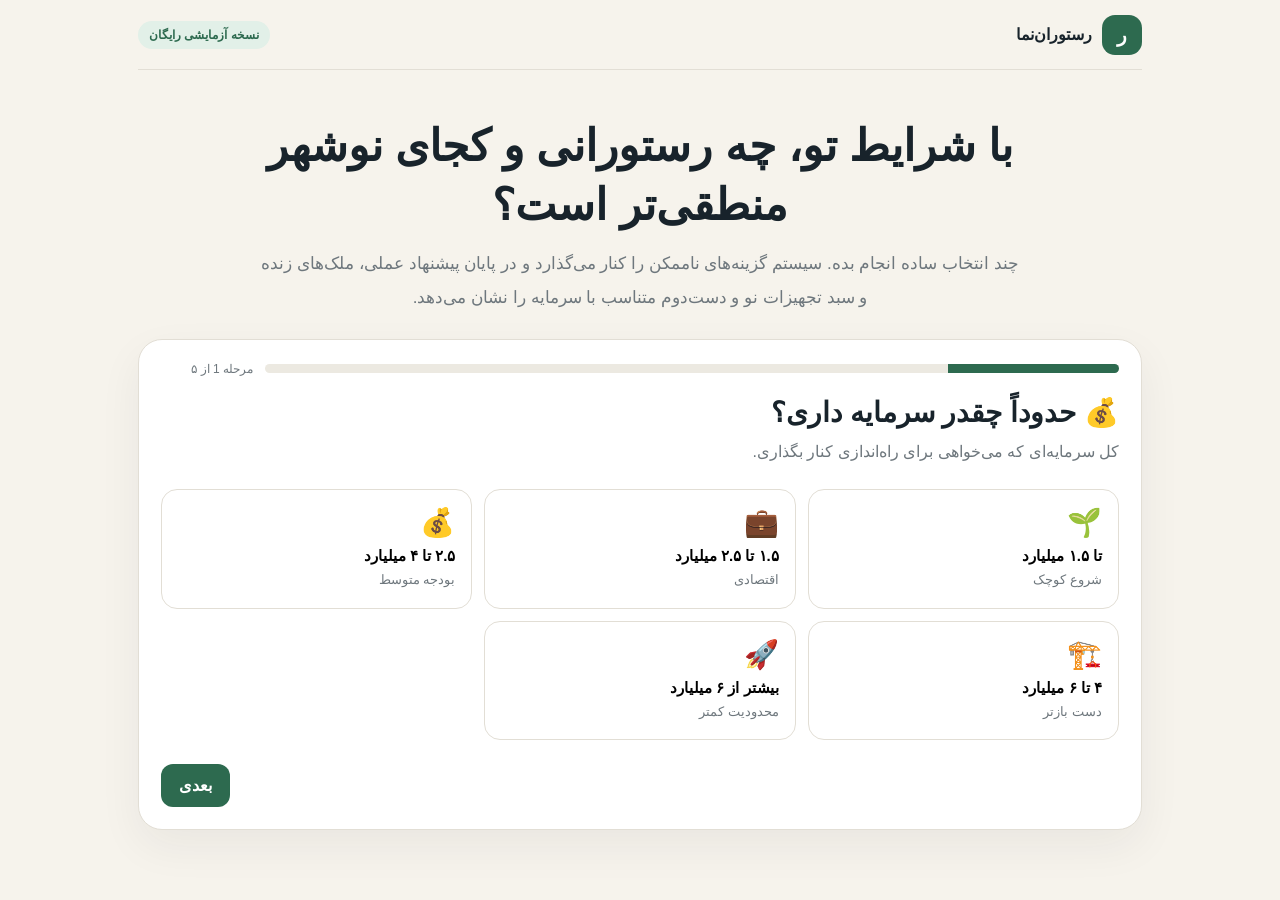
==== commit c641f03f: "feat(planner): surface launch intelligence in the wizard" ====
--- a/index.html
+++ b/index.html
@@ -1,98 +1,201 @@
 <!doctype html>
 <html lang="fa" dir="rtl">
-<head>
-  <meta charset="utf-8">
-  <meta name="viewport" content="width=device-width,initial-scale=1">
-  <meta name="description" content="رستوران‌نما؛ ابزار آزمایشی امکان‌سنجی رستوران در نوشهر">
-  <title>رستوران‌نما — امکان‌سنجی رستوران در نوشهر</title>
-  <link rel="stylesheet" href="./styles.css">
-</head>
-<body>
-<main>
-  <header>
-    <div class="brand"><div class="logo">ر</div><span>رستوران‌نما</span></div>
-    <div class="pill">نسخه آزمایشی رایگان</div>
-  </header>
-
-  <section class="hero">
-    <h1>با شرایط تو، چه رستورانی و کجای نوشهر منطقی‌تر است؟</h1>
-    <p>چند انتخاب ساده انجام بده. سیستم گزینه‌های ناممکن را همان مسیر کنار می‌گذارد و در پایان پیشنهاد عملی، محدوده‌های مناسب و چند فایل ملک مرتبط را نشان می‌دهد.</p>
-  </section>
-
-  <section class="wizard">
-    <div class="progress-wrap"><div class="progress"><i id="progressBar"></i></div><div class="step-label" id="stepLabel">مرحله ۱ از ۵</div></div>
-
-    <section class="screen active" data-step="1">
-      <h2>💰 حدوداً چقدر سرمایه داری؟</h2>
-      <p>کل سرمایه‌ای که می‌خواهی برای راه‌اندازی کنار بگذاری.</p>
-      <div class="options" data-key="budget">
-        <button class="option" data-value="1500000000"><span class="icon">🌱</span><b>تا ۱.۵ میلیارد</b><small>شروع کوچک</small></button>
-        <button class="option" data-value="2500000000"><span class="icon">💼</span><b>۱.۵ تا ۲.۵ میلیارد</b><small>اقتصادی</small></button>
-        <button class="option" data-value="4000000000"><span class="icon">💰</span><b>۲.۵ تا ۴ میلیارد</b><small>بودجه متوسط</small></button>
-        <button class="option" data-value="6000000000"><span class="icon">🏗️</span><b>۴ تا ۶ میلیارد</b><small>دست بازتر</small></button>
-        <button class="option" data-value="9000000000"><span class="icon">🚀</span><b>بیشتر از ۶ میلیارد</b><small>محدودیت کمتر</small></button>
-      </div>
-    </section>
-
-    <section class="screen" data-step="2">
-      <h2>📐 چه اندازه فضایی در ذهنت است؟</h2>
-      <p>متراژ دقیق لازم نیست. گزینه‌هایی که با بودجه انتخاب‌شده هیچ مسیر قابل‌عرضه‌ای ندارند خاموش می‌شوند.</p>
-      <div class="options" data-key="size">
-        <button class="option" data-value="30"><span class="icon">📦</span><b>خیلی کوچک</b><small>زیر ۴۰ متر</small></button>
-        <button class="option" data-value="50"><span class="icon">🏪</span><b>کوچک</b><small>۴۰ تا ۶۰ متر</small></button>
-        <button class="option" data-value="75"><span class="icon">🍽️</span><b>متوسط</b><small>۶۰ تا ۹۰ متر</small></button>
-        <button class="option" data-value="120"><span class="icon">🏬</span><b>بزرگ</b><small>۹۰ تا ۱۵۰ متر</small></button>
-        <button class="option" data-value="180"><span class="icon">🏢</span><b>خیلی بزرگ</b><small>بیشتر از ۱۵۰ متر</small></button>
-        <button class="option" data-value="60"><span class="icon">🤷</span><b>نمی‌دانم</b><small>اندازه متعادل فرض شود</small></button>
-      </div>
-    </section>
-
-    <section class="screen" data-step="3">
-      <h2>🍽️ چه مدل رستورانی دوست داری؟</h2>
-      <p>اگر هنوز تصمیم نگرفته‌ای، «فرقی نمی‌کند» را انتخاب کن.</p>
-      <div class="options" data-key="concept">
-        <button class="option" data-value="any"><span class="icon">🧭</span><b>فرقی نمی‌کند</b><small>بهترین گزینه را پیدا کن</small></button>
-        <button class="option" data-value="burger"><span class="icon">🍔</span><b>برگر و فست‌فود</b><small>سرویس سریع</small></button>
-        <button class="option" data-value="pizza"><span class="icon">🍕</span><b>پیتزا</b><small>سالن یا بیرون‌بر</small></button>
-        <button class="option" data-value="cafe"><span class="icon">☕</span><b>کافه</b><small>نوشیدنی و غذای سبک</small></button>
-        <button class="option" data-value="iranian"><span class="icon">🍢</span><b>ایرانی و کباب</b><small>معمولاً سالن‌محور</small></button>
-        <button class="option" data-value="delivery"><span class="icon">🛵</span><b>ارسال‌محور</b><small>بیرون‌بر و دلیوری</small></button>
-      </div>
-    </section>
-
-    <section class="screen" data-step="4">
-      <h2>🧑‍🍳 مدل کارکردن را چطور می‌پسندی؟</h2>
-      <p>این انتخاب پیشنهادها را به سبک کاری مدنظر تو نزدیک‌تر می‌کند.</p>
-      <div class="options" data-key="operation">
-        <button class="option" data-value="dinein"><span class="icon">🪑</span><b>سالن مهم است</b><small>تجربه حضوری مشتری</small></button>
-        <button class="option" data-value="takeaway"><span class="icon">🥡</span><b>بیرون‌بر مهم‌تر است</b><small>فضای کمتر و گردش سریع‌تر</small></button>
-        <button class="option" data-value="delivery"><span class="icon">🛵</span><b>ارسال اینترنتی مهم است</b><small>دلیوری بخش اصلی باشد</small></button>
-        <button class="option" data-value="any"><span class="icon">🤷</span><b>فرقی نمی‌کند</b><small>سیستم محدودش نکند</small></button>
-      </div>
-    </section>
-
-    <section class="screen" data-step="5">
-      <h2>🎚️ چقدر ریسک می‌پذیری؟</h2>
-      <p>هرچه محافظه‌کارتر باشی، گزینه‌هایی با داده ضعیف‌تر حذف می‌شوند.</p>
-      <div class="options" data-key="risk">
-        <button class="option" data-value="low"><span class="icon">🛡️</span><b>کم</b><small>محافظه‌کارانه</small></button>
-        <button class="option" data-value="medium"><span class="icon">⚖️</span><b>متوسط</b><small>متعادل</small></button>
-        <button class="option" data-value="high"><span class="icon">🚀</span><b>زیاد</b><small>فرصت‌محور</small></button>
-      </div>
-      <div class="summary" id="answerSummary"></div>
-    </section>
-
-    <section class="screen" data-step="6">
-      <div class="results-head"><h2>نتیجه پیشنهادی برای تو</h2><p>غربال اولیه بر اساس داده فعلی نوشهر</p></div>
-      <div id="overallReport"></div>
-      <div id="resultList"></div>
-      <div class="restart"><button class="btn secondary" id="restart">↻ از اول پاسخ بدهم</button></div>
-      <div class="fine">این ابزار تضمین موفقیت نمی‌دهد. قبل از قرارداد، خود ملک، مجوز، هود و اگزاست، شرایط مالک و تردد واقعی باید بررسی شوند.</div>
-    </section>
-
-    <div class="nav"><button class="btn secondary" id="prev">قبلی</button><button class="btn primary" id="next">بعدی</button></div>
-  </section>
-</main>
-<script src="./app.js" defer></script>
-</body>
-</html>+  <head>
+    <meta charset="utf-8" />
+    <meta name="viewport" content="width=device-width,initial-scale=1" />
+    <meta
+      name="description"
+      content="رستوران‌نما؛ ابزار آزمایشی امکان‌سنجی رستوران در نوشهر"
+    />
+    <title>رستوران‌نما — امکان‌سنجی رستوران در نوشهر</title>
+    <link rel="stylesheet" href="./styles.css" />
+  </head>
+  <body>
+    <main>
+      <header>
+        <div class="brand">
+          <div class="logo">ر</div>
+          <span>رستوران‌نما</span>
+        </div>
+        <div class="pill">نسخه آزمایشی رایگان</div>
+      </header>
+
+      <section class="hero">
+        <h1>با شرایط تو، چه رستورانی و کجای نوشهر منطقی‌تر است؟</h1>
+        <p>
+          چند انتخاب ساده انجام بده. سیستم گزینه‌های ناممکن را کنار می‌گذارد و
+          در پایان پیشنهاد عملی، ملک‌های زنده و سبد تجهیزات نو و دست‌دوم متناسب
+          با سرمایه را نشان می‌دهد.
+        </p>
+      </section>
+
+      <section class="wizard">
+        <div class="progress-wrap">
+          <div class="progress"><i id="progressBar"></i></div>
+          <div class="step-label" id="stepLabel">مرحله ۱ از ۵</div>
+        </div>
+
+        <section class="screen active" data-step="1">
+          <h2>💰 حدوداً چقدر سرمایه داری؟</h2>
+          <p>کل سرمایه‌ای که می‌خواهی برای راه‌اندازی کنار بگذاری.</p>
+          <div class="options" data-key="budget">
+            <button class="option" data-value="1500000000">
+              <span class="icon">🌱</span><b>تا ۱.۵ میلیارد</b
+              ><small>شروع کوچک</small>
+            </button>
+            <button class="option" data-value="2500000000">
+              <span class="icon">💼</span><b>۱.۵ تا ۲.۵ میلیارد</b
+              ><small>اقتصادی</small>
+            </button>
+            <button class="option" data-value="4000000000">
+              <span class="icon">💰</span><b>۲.۵ تا ۴ میلیارد</b
+              ><small>بودجه متوسط</small>
+            </button>
+            <button class="option" data-value="6000000000">
+              <span class="icon">🏗️</span><b>۴ تا ۶ میلیارد</b
+              ><small>دست بازتر</small>
+            </button>
+            <button class="option" data-value="9000000000">
+              <span class="icon">🚀</span><b>بیشتر از ۶ میلیارد</b
+              ><small>محدودیت کمتر</small>
+            </button>
+          </div>
+        </section>
+
+        <section class="screen" data-step="2">
+          <h2>📐 چه اندازه فضایی در ذهنت است؟</h2>
+          <p>
+            متراژ دقیق لازم نیست. گزینه‌هایی که با بودجه انتخاب‌شده هیچ مسیر
+            قابل‌عرضه‌ای ندارند خاموش می‌شوند.
+          </p>
+          <div class="options" data-key="size">
+            <button class="option" data-value="30">
+              <span class="icon">📦</span><b>خیلی کوچک</b
+              ><small>زیر ۴۰ متر</small>
+            </button>
+            <button class="option" data-value="50">
+              <span class="icon">🏪</span><b>کوچک</b><small>۴۰ تا ۶۰ متر</small>
+            </button>
+            <button class="option" data-value="75">
+              <span class="icon">🍽️</span><b>متوسط</b
+              ><small>۶۰ تا ۹۰ متر</small>
+            </button>
+            <button class="option" data-value="120">
+              <span class="icon">🏬</span><b>بزرگ</b
+              ><small>۹۰ تا ۱۵۰ متر</small>
+            </button>
+            <button class="option" data-value="180">
+              <span class="icon">🏢</span><b>خیلی بزرگ</b
+              ><small>بیشتر از ۱۵۰ متر</small>
+            </button>
+            <button class="option" data-value="60">
+              <span class="icon">🤷</span><b>نمی‌دانم</b
+              ><small>اندازه متعادل فرض شود</small>
+            </button>
+          </div>
+        </section>
+
+        <section class="screen" data-step="3">
+          <h2>🍽️ چه مدل رستورانی دوست داری؟</h2>
+          <p>اگر هنوز تصمیم نگرفته‌ای، «فرقی نمی‌کند» را انتخاب کن.</p>
+          <div class="options" data-key="concept">
+            <button class="option" data-value="any">
+              <span class="icon">🧭</span><b>فرقی نمی‌کند</b
+              ><small>بهترین گزینه را پیدا کن</small>
+            </button>
+            <button class="option" data-value="burger">
+              <span class="icon">🍔</span><b>برگر و فست‌فود</b
+              ><small>سرویس سریع</small>
+            </button>
+            <button class="option" data-value="pizza">
+              <span class="icon">🍕</span><b>پیتزا</b
+              ><small>سالن یا بیرون‌بر</small>
+            </button>
+            <button class="option" data-value="cafe">
+              <span class="icon">☕</span><b>کافه</b
+              ><small>نوشیدنی و غذای سبک</small>
+            </button>
+            <button class="option" data-value="iranian">
+              <span class="icon">🍢</span><b>ایرانی و کباب</b
+              ><small>معمولاً سالن‌محور</small>
+            </button>
+            <button class="option" data-value="delivery">
+              <span class="icon">🛵</span><b>ارسال‌محور</b
+              ><small>بیرون‌بر و دلیوری</small>
+            </button>
+          </div>
+        </section>
+
+        <section class="screen" data-step="4">
+          <h2>🧑‍🍳 مدل کارکردن را چطور می‌پسندی؟</h2>
+          <p>این انتخاب پیشنهادها را به سبک کاری مدنظر تو نزدیک‌تر می‌کند.</p>
+          <div class="options" data-key="operation">
+            <button class="option" data-value="dinein">
+              <span class="icon">🪑</span><b>سالن مهم است</b
+              ><small>تجربه حضوری مشتری</small>
+            </button>
+            <button class="option" data-value="takeaway">
+              <span class="icon">🥡</span><b>بیرون‌بر مهم‌تر است</b
+              ><small>فضای کمتر و گردش سریع‌تر</small>
+            </button>
+            <button class="option" data-value="delivery">
+              <span class="icon">🛵</span><b>ارسال اینترنتی مهم است</b
+              ><small>دلیوری بخش اصلی باشد</small>
+            </button>
+            <button class="option" data-value="any">
+              <span class="icon">🤷</span><b>فرقی نمی‌کند</b
+              ><small>سیستم محدودش نکند</small>
+            </button>
+          </div>
+        </section>
+
+        <section class="screen" data-step="5">
+          <h2>🎚️ چقدر ریسک می‌پذیری؟</h2>
+          <p>هرچه محافظه‌کارتر باشی، گزینه‌هایی با داده ضعیف‌تر حذف می‌شوند.</p>
+          <div class="options" data-key="risk">
+            <button class="option" data-value="low">
+              <span class="icon">🛡️</span><b>کم</b><small>محافظه‌کارانه</small>
+            </button>
+            <button class="option" data-value="medium">
+              <span class="icon">⚖️</span><b>متوسط</b><small>متعادل</small>
+            </button>
+            <button class="option" data-value="high">
+              <span class="icon">🚀</span><b>زیاد</b><small>فرصت‌محور</small>
+            </button>
+          </div>
+          <div class="summary" id="answerSummary"></div>
+        </section>
+
+        <section class="screen" data-step="6">
+          <div class="results-head">
+            <h2>نتیجه پیشنهادی برای تو</h2>
+            <p>غربال اولیه بر اساس داده فعلی نوشهر</p>
+          </div>
+          <div id="overallReport"></div>
+          <section
+            id="launchIntelligence"
+            class="launch-intelligence"
+            hidden
+          ></section>
+          <div id="resultList"></div>
+          <div class="restart">
+            <button class="btn secondary" id="restart">
+              ↻ از اول پاسخ بدهم
+            </button>
+          </div>
+          <div class="fine">
+            این ابزار تضمین موفقیت نمی‌دهد. قبل از قرارداد، خود ملک، مجوز، هود و
+            اگزاست، شرایط مالک و تردد واقعی باید بررسی شوند.
+          </div>
+        </section>
+
+        <div class="nav">
+          <button class="btn secondary" id="prev">قبلی</button
+          ><button class="btn primary" id="next">بعدی</button>
+        </div>
+      </section>
+    </main>
+    <script src="./marketplace.js" defer></script>
+    <script src="./app.js" defer></script>
+  </body>
+</html>
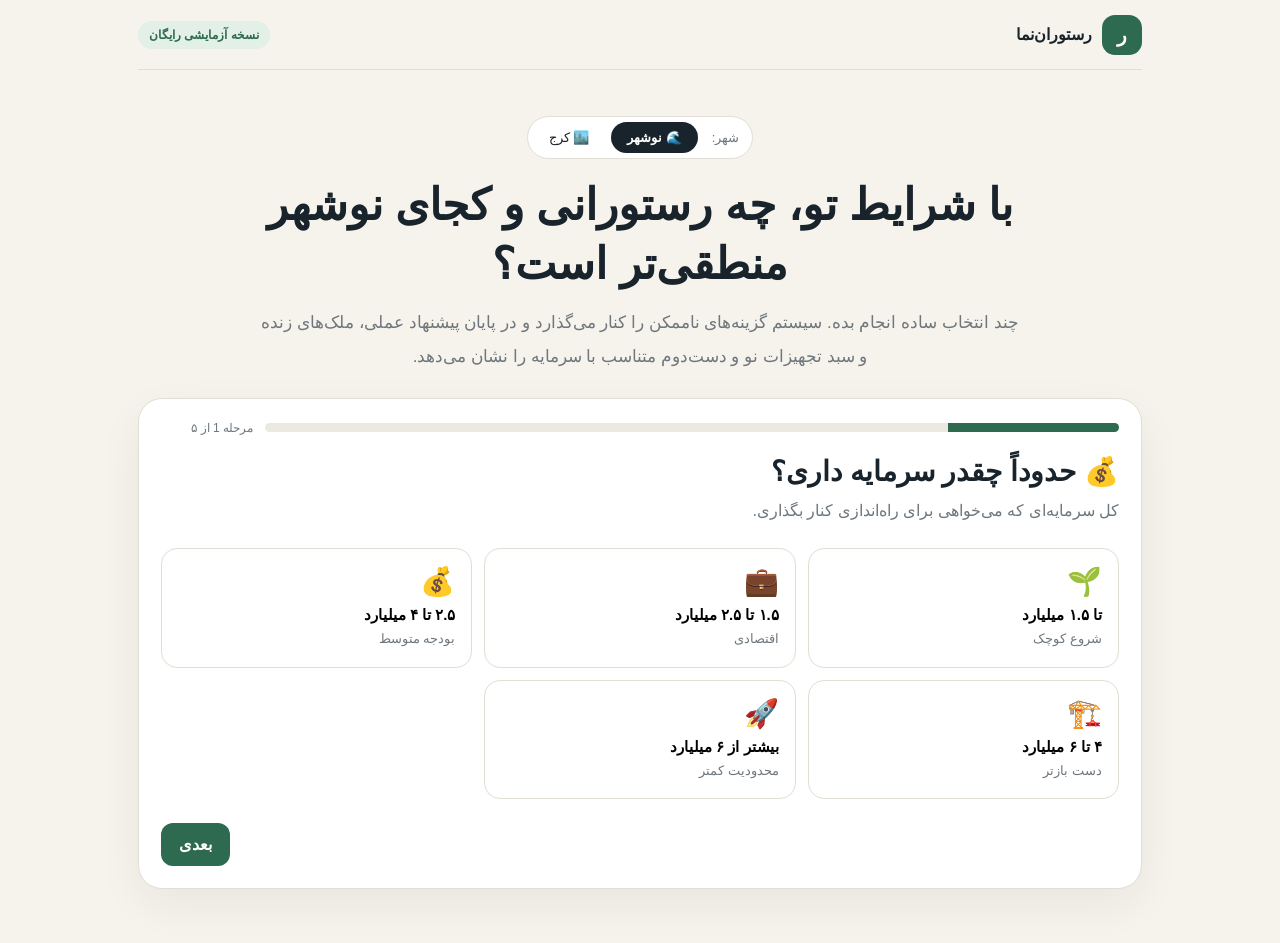
==== commit 4704c1c1: "Add files via upload" ====
--- a/index.html
+++ b/index.html
@@ -5,7 +5,7 @@
     <meta name="viewport" content="width=device-width,initial-scale=1" />
     <meta
       name="description"
-      content="رستوران‌نما؛ ابزار آزمایشی امکان‌سنجی رستوران در نوشهر"
+      content="رستوران‌نما؛ ابزار آزمایشی امکان‌سنجی رستوران در نوشهر و کرج"
     />
     <title>رستوران‌نما — امکان‌سنجی رستوران در نوشهر</title>
     <link rel="stylesheet" href="./styles.css" />
@@ -21,12 +21,23 @@
       </header>
 
       <section class="hero">
-        <h1>با شرایط تو، چه رستورانی و کجای نوشهر منطقی‌تر است؟</h1>
+        <div class="city-switch" role="group" aria-label="انتخاب شهر">
+          <span>شهر:</span>
+          <button class="city-tab active" data-city="nowshahr" aria-pressed="true">🌊 نوشهر</button>
+          <button class="city-tab" data-city="karaj" aria-pressed="false">🏙️ کرج</button>
+        </div>
+        <h1>با شرایط تو، چه رستورانی و کجای <span data-city-name>نوشهر</span> منطقی‌تر است؟</h1>
         <p>
           چند انتخاب ساده انجام بده. سیستم گزینه‌های ناممکن را کنار می‌گذارد و
           در پایان پیشنهاد عملی، ملک‌های زنده و سبد تجهیزات نو و دست‌دوم متناسب
           با سرمایه را نشان می‌دهد.
         </p>
+        <div class="city-notice" id="cityNotice" hidden>
+          <b>کرج تازه اضافه شده است.</b> بنچمارک اجاره و تقاضای کرج از نمونه
+          آگهی‌های دیوار و نقشه در شهریور ۱۴۰۵ ساخته شده و هنوز راستی‌آزمایی
+          میدانی نشده؛ برای همین در حالت ریسک «کم» گزینه‌ای برای کرج نمایش
+          داده نمی‌شود. ملک‌های زنده و بازار تجهیزات برای کرج فعال است.
+        </div>
       </section>
 
       <section class="wizard">
@@ -169,7 +180,7 @@
         <section class="screen" data-step="6">
           <div class="results-head">
             <h2>نتیجه پیشنهادی برای تو</h2>
-            <p>غربال اولیه بر اساس داده فعلی نوشهر</p>
+            <p id="resultsNote">غربال اولیه بر اساس داده فعلی نوشهر</p>
           </div>
           <div id="overallReport"></div>
           <section
--- a/styles.css
+++ b/styles.css
@@ -1 +1,959 @@
-:root{--bg:#f6f3ec;--card:#fff;--ink:#18232b;--muted:#6e777d;--line:#e2ded5;--green:#2d6a4f;--g2:#e2f0e8;--amber:#9a6a16;--a2:#f8edd1;--red:#934b3e;--r2:#f6dfda;--blue:#315f7d;--blue2:#edf5f9}*{box-sizing:border-box}body{margin:0;background:var(--bg);color:var(--ink);font-family:Tahoma,Arial,sans-serif}button{font:inherit}main{max-width:1040px;margin:auto;padding:0 18px 54px}header{height:70px;display:flex;align-items:center;justify-content:space-between;border-bottom:1px solid var(--line)}.brand{display:flex;gap:10px;align-items:center;font-weight:900}.logo{width:40px;height:40px;border-radius:13px;background:var(--green);color:#fff;display:grid;place-items:center;font-size:20px}.pill{background:var(--g2);color:var(--green);border-radius:999px;padding:7px 11px;font-size:12px;font-weight:800}.hero{padding:46px 0 24px;text-align:center}.hero h1{font-size:44px;line-height:1.35;margin:0 auto 12px;max-width:820px}.hero p{max-width:760px;margin:auto;color:var(--muted);font-size:17px;line-height:2}.wizard{background:var(--card);border:1px solid var(--line);border-radius:24px;padding:22px;box-shadow:0 16px 44px rgba(33,42,44,.06)}.progress-wrap{display:flex;align-items:center;gap:12px;margin-bottom:20px}.progress{height:9px;background:#ece9e1;border-radius:99px;overflow:hidden;flex:1}.progress i{display:block;height:100%;background:var(--green);width:20%;transition:.3s}.step-label{font-size:12px;color:var(--muted);min-width:92px}.screen{display:none}.screen.active{display:block}.screen h2{font-size:28px;margin:4px 0 8px}.screen>p{color:var(--muted);line-height:1.9;margin:0 0 22px}.options{display:grid;grid-template-columns:repeat(3,1fr);gap:12px}.option{border:1px solid var(--line);background:#fff;border-radius:16px;padding:16px;text-align:right;cursor:pointer;min-height:104px;position:relative;transition:.15s}.option:hover:not(:disabled){border-color:#b9c9c0;transform:translateY(-1px)}.option.active{background:var(--g2);border-color:#9fc5ad;box-shadow:0 0 0 2px #d5eadc inset}.option .icon{font-size:28px;display:block;margin-bottom:8px}.option b{display:block;font-size:15px;margin-bottom:4px}.option small{color:var(--muted);line-height:1.7}.option:disabled{cursor:not-allowed;opacity:.42;background:#efefec}.option:disabled::after{content:attr(data-disabled-reason);display:block;color:#8d4b41;font-size:10px;margin-top:7px;line-height:1.5}.option.limited:not(:disabled)::after{content:'گزینه‌های قابل‌عرضه محدود است';display:block;color:var(--amber);font-size:10px;margin-top:7px}.nav{display:flex;justify-content:space-between;gap:10px;margin-top:24px}.btn{border:0;border-radius:12px;padding:12px 18px;cursor:pointer;font-weight:800}.primary{background:var(--green);color:#fff}.secondary{background:#f1efe9;color:var(--ink)}.summary{background:#f8f7f2;border-radius:14px;padding:14px;margin-top:18px;font-size:13px;color:#5d6468;line-height:1.9}.results-head{text-align:center;padding:10px 0 24px}.results-head h2{font-size:30px;margin:0 0 8px}.results-head p{color:var(--muted);margin:0}.overall{margin-bottom:18px;background:#eef6f1;border:1px solid #cce0d3;border-radius:18px;padding:17px}.overall h3{margin:0 0 8px;color:var(--green)}.overall p{margin:0;color:#53645b;line-height:1.95;font-size:13px}.result{border:1px solid var(--line);border-radius:19px;padding:18px;margin-bottom:13px;background:#fff}.result-top{display:grid;grid-template-columns:52px 1fr auto;gap:12px;align-items:center}.rank{font-size:25px;font-weight:900;color:var(--green)}.result h3{margin:0;font-size:20px}.sub{font-size:13px;color:var(--muted);margin-top:4px}.status{padding:7px 10px;border-radius:999px;font-size:12px;font-weight:800}.good{background:var(--g2);color:var(--green)}.ok{background:var(--a2);color:var(--amber)}.bad{background:var(--r2);color:var(--red)}.cards{display:grid;grid-template-columns:repeat(3,1fr);gap:10px;margin-top:16px}.metric{background:#f9f8f4;border-radius:13px;padding:12px}.metric small{display:block;color:var(--muted);font-size:11px}.metric b{display:block;font-size:16px;margin-top:5px}.bar{height:8px;background:#ebe8e0;border-radius:999px;overflow:hidden;margin-top:8px}.bar i{display:block;height:100%;background:var(--green)}.advisor{margin-top:14px;border:1px solid #d8e2dc;background:#f5faf7;border-radius:15px;padding:15px}.advisor h4{margin:0 0 10px;color:var(--green)}.advisor-grid{display:grid;grid-template-columns:repeat(2,1fr);gap:10px}.advisor-box{background:#fff;border:1px solid #e3e8e4;border-radius:11px;padding:11px}.advisor-box b{display:block;font-size:12px;margin-bottom:5px}.advisor-box p{margin:0;color:#5f6964;font-size:12px;line-height:1.8}.action{margin-top:12px;padding-top:11px;border-top:1px dashed #cdd8d1}.action ol{margin:8px 18px 0 0;padding:0}.action li{margin:6px 0;color:#56615c;font-size:12px;line-height:1.7}.property-section{margin-top:14px;background:var(--blue2);border:1px solid #d4e4ed;border-radius:14px;padding:13px}.property-section h4{margin:0 0 4px;color:var(--blue)}.property-note{font-size:11px;color:#6c7780;line-height:1.7;margin-bottom:9px}.property-list{display:grid;grid-template-columns:repeat(2,1fr);gap:8px}.property-card{display:block;text-decoration:none;color:var(--ink);background:#fff;border:1px solid #dce6eb;border-radius:11px;padding:11px}.property-card b{font-size:12px;display:block}.property-card .price{font-size:12px;color:#52616a;margin-top:5px}.property-card small{display:block;color:var(--muted);margin-top:4px;line-height:1.5}details{margin-top:12px;border-top:1px dashed var(--line);padding-top:10px}summary{cursor:pointer;color:var(--blue);font-weight:800;font-size:13px}.sources{display:grid;grid-template-columns:repeat(3,1fr);gap:8px;margin-top:9px}.source{display:block;text-decoration:none;color:var(--ink);border:1px solid var(--line);background:#fafcff;border-radius:10px;padding:10px}.source b{display:block;font-size:13px}.source small{display:block;color:var(--muted);margin-top:4px}.restart{text-align:center;margin-top:18px}.fine{font-size:12px;color:var(--muted);line-height:1.8;margin-top:18px;text-align:center}@media(max-width:720px){.hero h1{font-size:34px}.options,.cards,.sources,.advisor-grid,.property-list{grid-template-columns:1fr}.result-top{grid-template-columns:42px 1fr}.status{grid-column:2;width:max-content}}+:root {
+  --bg: #f6f3ec;
+  --card: #fff;
+  --ink: #18232b;
+  --muted: #6e777d;
+  --line: #e2ded5;
+  --green: #2d6a4f;
+  --g2: #e2f0e8;
+  --amber: #9a6a16;
+  --a2: #f8edd1;
+  --red: #934b3e;
+  --r2: #f6dfda;
+  --blue: #315f7d;
+  --blue2: #edf5f9;
+}
+* {
+  box-sizing: border-box;
+}
+body {
+  margin: 0;
+  background: var(--bg);
+  color: var(--ink);
+  font-family: Tahoma, Arial, sans-serif;
+}
+button {
+  font: inherit;
+}
+main {
+  max-width: 1040px;
+  margin: auto;
+  padding: 0 18px 54px;
+}
+header {
+  height: 70px;
+  display: flex;
+  align-items: center;
+  justify-content: space-between;
+  border-bottom: 1px solid var(--line);
+}
+.brand {
+  display: flex;
+  gap: 10px;
+  align-items: center;
+  font-weight: 900;
+}
+.logo {
+  width: 40px;
+  height: 40px;
+  border-radius: 13px;
+  background: var(--green);
+  color: #fff;
+  display: grid;
+  place-items: center;
+  font-size: 20px;
+}
+.pill {
+  background: var(--g2);
+  color: var(--green);
+  border-radius: 999px;
+  padding: 7px 11px;
+  font-size: 12px;
+  font-weight: 800;
+}
+.hero {
+  padding: 46px 0 24px;
+  text-align: center;
+}
+.hero h1 {
+  font-size: 44px;
+  line-height: 1.35;
+  margin: 0 auto 12px;
+  max-width: 820px;
+}
+.hero p {
+  max-width: 760px;
+  margin: auto;
+  color: var(--muted);
+  font-size: 17px;
+  line-height: 2;
+}
+.wizard {
+  background: var(--card);
+  border: 1px solid var(--line);
+  border-radius: 24px;
+  padding: 22px;
+  box-shadow: 0 16px 44px rgba(33, 42, 44, 0.06);
+}
+.progress-wrap {
+  display: flex;
+  align-items: center;
+  gap: 12px;
+  margin-bottom: 20px;
+}
+.progress {
+  height: 9px;
+  background: #ece9e1;
+  border-radius: 99px;
+  overflow: hidden;
+  flex: 1;
+}
+.progress i {
+  display: block;
+  height: 100%;
+  background: var(--green);
+  width: 20%;
+  transition: 0.3s;
+}
+.step-label {
+  font-size: 12px;
+  color: var(--muted);
+  min-width: 92px;
+}
+.screen {
+  display: none;
+}
+.screen.active {
+  display: block;
+}
+.screen h2 {
+  font-size: 28px;
+  margin: 4px 0 8px;
+}
+.screen > p {
+  color: var(--muted);
+  line-height: 1.9;
+  margin: 0 0 22px;
+}
+.options {
+  display: grid;
+  grid-template-columns: repeat(3, 1fr);
+  gap: 12px;
+}
+.option {
+  border: 1px solid var(--line);
+  background: #fff;
+  border-radius: 16px;
+  padding: 16px;
+  text-align: right;
+  cursor: pointer;
+  min-height: 104px;
+  position: relative;
+  transition: 0.15s;
+}
+.option:hover:not(:disabled) {
+  border-color: #b9c9c0;
+  transform: translateY(-1px);
+}
+.option.active {
+  background: var(--g2);
+  border-color: #9fc5ad;
+  box-shadow: 0 0 0 2px #d5eadc inset;
+}
+.option .icon {
+  font-size: 28px;
+  display: block;
+  margin-bottom: 8px;
+}
+.option b {
+  display: block;
+  font-size: 15px;
+  margin-bottom: 4px;
+}
+.option small {
+  color: var(--muted);
+  line-height: 1.7;
+}
+.option:disabled {
+  cursor: not-allowed;
+  opacity: 0.42;
+  background: #efefec;
+}
+.option:disabled::after {
+  content: attr(data-disabled-reason);
+  display: block;
+  color: #8d4b41;
+  font-size: 10px;
+  margin-top: 7px;
+  line-height: 1.5;
+}
+.option.limited:not(:disabled)::after {
+  content: "گزینه‌های قابل‌عرضه محدود است";
+  display: block;
+  color: var(--amber);
+  font-size: 10px;
+  margin-top: 7px;
+}
+.nav {
+  display: flex;
+  justify-content: space-between;
+  gap: 10px;
+  margin-top: 24px;
+}
+.btn {
+  border: 0;
+  border-radius: 12px;
+  padding: 12px 18px;
+  cursor: pointer;
+  font-weight: 800;
+}
+.primary {
+  background: var(--green);
+  color: #fff;
+}
+.secondary {
+  background: #f1efe9;
+  color: var(--ink);
+}
+.summary {
+  background: #f8f7f2;
+  border-radius: 14px;
+  padding: 14px;
+  margin-top: 18px;
+  font-size: 13px;
+  color: #5d6468;
+  line-height: 1.9;
+}
+.results-head {
+  text-align: center;
+  padding: 10px 0 24px;
+}
+.results-head h2 {
+  font-size: 30px;
+  margin: 0 0 8px;
+}
+.results-head p {
+  color: var(--muted);
+  margin: 0;
+}
+.overall {
+  margin-bottom: 18px;
+  background: #eef6f1;
+  border: 1px solid #cce0d3;
+  border-radius: 18px;
+  padding: 17px;
+}
+.overall h3 {
+  margin: 0 0 8px;
+  color: var(--green);
+}
+.overall p {
+  margin: 0;
+  color: #53645b;
+  line-height: 1.95;
+  font-size: 13px;
+}
+.result {
+  border: 1px solid var(--line);
+  border-radius: 19px;
+  padding: 18px;
+  margin-bottom: 13px;
+  background: #fff;
+}
+.result-top {
+  display: grid;
+  grid-template-columns: 52px 1fr auto;
+  gap: 12px;
+  align-items: center;
+}
+.rank {
+  font-size: 25px;
+  font-weight: 900;
+  color: var(--green);
+}
+.result h3 {
+  margin: 0;
+  font-size: 20px;
+}
+.sub {
+  font-size: 13px;
+  color: var(--muted);
+  margin-top: 4px;
+}
+.status {
+  padding: 7px 10px;
+  border-radius: 999px;
+  font-size: 12px;
+  font-weight: 800;
+}
+.good {
+  background: var(--g2);
+  color: var(--green);
+}
+.ok {
+  background: var(--a2);
+  color: var(--amber);
+}
+.bad {
+  background: var(--r2);
+  color: var(--red);
+}
+.cards {
+  display: grid;
+  grid-template-columns: repeat(3, 1fr);
+  gap: 10px;
+  margin-top: 16px;
+}
+.metric {
+  background: #f9f8f4;
+  border-radius: 13px;
+  padding: 12px;
+}
+.metric small {
+  display: block;
+  color: var(--muted);
+  font-size: 11px;
+}
+.metric b {
+  display: block;
+  font-size: 16px;
+  margin-top: 5px;
+}
+.bar {
+  height: 8px;
+  background: #ebe8e0;
+  border-radius: 999px;
+  overflow: hidden;
+  margin-top: 8px;
+}
+.bar i {
+  display: block;
+  height: 100%;
+  background: var(--green);
+}
+.advisor {
+  margin-top: 14px;
+  border: 1px solid #d8e2dc;
+  background: #f5faf7;
+  border-radius: 15px;
+  padding: 15px;
+}
+.advisor h4 {
+  margin: 0 0 10px;
+  color: var(--green);
+}
+.advisor-grid {
+  display: grid;
+  grid-template-columns: repeat(2, 1fr);
+  gap: 10px;
+}
+.advisor-box {
+  background: #fff;
+  border: 1px solid #e3e8e4;
+  border-radius: 11px;
+  padding: 11px;
+}
+.advisor-box b {
+  display: block;
+  font-size: 12px;
+  margin-bottom: 5px;
+}
+.advisor-box p {
+  margin: 0;
+  color: #5f6964;
+  font-size: 12px;
+  line-height: 1.8;
+}
+.action {
+  margin-top: 12px;
+  padding-top: 11px;
+  border-top: 1px dashed #cdd8d1;
+}
+.action ol {
+  margin: 8px 18px 0 0;
+  padding: 0;
+}
+.action li {
+  margin: 6px 0;
+  color: #56615c;
+  font-size: 12px;
+  line-height: 1.7;
+}
+.property-section {
+  margin-top: 14px;
+  background: var(--blue2);
+  border: 1px solid #d4e4ed;
+  border-radius: 14px;
+  padding: 13px;
+}
+.property-section h4 {
+  margin: 0 0 4px;
+  color: var(--blue);
+}
+.property-note {
+  font-size: 11px;
+  color: #6c7780;
+  line-height: 1.7;
+  margin-bottom: 9px;
+}
+.property-list {
+  display: grid;
+  grid-template-columns: repeat(2, 1fr);
+  gap: 8px;
+}
+.property-card {
+  display: block;
+  text-decoration: none;
+  color: var(--ink);
+  background: #fff;
+  border: 1px solid #dce6eb;
+  border-radius: 11px;
+  padding: 11px;
+}
+.property-card b {
+  font-size: 12px;
+  display: block;
+}
+.property-card .price {
+  font-size: 12px;
+  color: #52616a;
+  margin-top: 5px;
+}
+.property-card small {
+  display: block;
+  color: var(--muted);
+  margin-top: 4px;
+  line-height: 1.5;
+}
+details {
+  margin-top: 12px;
+  border-top: 1px dashed var(--line);
+  padding-top: 10px;
+}
+summary {
+  cursor: pointer;
+  color: var(--blue);
+  font-weight: 800;
+  font-size: 13px;
+}
+.sources {
+  display: grid;
+  grid-template-columns: repeat(3, 1fr);
+  gap: 8px;
+  margin-top: 9px;
+}
+.source {
+  display: block;
+  text-decoration: none;
+  color: var(--ink);
+  border: 1px solid var(--line);
+  background: #fafcff;
+  border-radius: 10px;
+  padding: 10px;
+}
+.source b {
+  display: block;
+  font-size: 13px;
+}
+.source small {
+  display: block;
+  color: var(--muted);
+  margin-top: 4px;
+}
+.restart {
+  text-align: center;
+  margin-top: 18px;
+}
+.fine {
+  font-size: 12px;
+  color: var(--muted);
+  line-height: 1.8;
+  margin-top: 18px;
+  text-align: center;
+}
+.launch-intelligence {
+  margin: 0 0 18px;
+  border: 1px solid #cbdad1;
+  border-radius: 22px;
+  background: #f0f7f3;
+  overflow: hidden;
+}
+.launch-head {
+  padding: 18px 18px 14px;
+  border-bottom: 1px solid #d9e6de;
+}
+.launch-head h3 {
+  margin: 0 0 6px;
+  font-size: 22px;
+  color: var(--green);
+}
+.launch-head p {
+  margin: 0;
+  color: #607068;
+  font-size: 13px;
+  line-height: 1.9;
+}
+.budget-map {
+  display: grid;
+  grid-template-columns: repeat(4, 1fr);
+  gap: 8px;
+  padding: 14px;
+}
+.budget-cell {
+  background: #fff;
+  border: 1px solid #dce7e0;
+  border-radius: 12px;
+  padding: 11px;
+}
+.budget-cell small {
+  display: block;
+  color: var(--muted);
+  font-size: 10px;
+}
+.budget-cell b {
+  display: block;
+  margin-top: 5px;
+  font-size: 14px;
+}
+.live-block {
+  padding: 0 14px 14px;
+}
+.live-title {
+  display: flex;
+  align-items: center;
+  justify-content: space-between;
+  gap: 10px;
+  margin: 4px 0 10px;
+}
+.live-title h4 {
+  margin: 0;
+  font-size: 16px;
+}
+.live-state {
+  font-size: 11px;
+  color: var(--muted);
+}
+.live-error {
+  background: var(--r2);
+  color: var(--red);
+  border-radius: 10px;
+  padding: 10px;
+  font-size: 11px;
+  line-height: 1.7;
+}
+.live-property-grid {
+  display: grid;
+  grid-template-columns: repeat(3, 1fr);
+  gap: 8px;
+}
+.live-property {
+  display: block;
+  text-decoration: none;
+  color: var(--ink);
+  background: #fff;
+  border: 1px solid #dce7e0;
+  border-radius: 12px;
+  overflow: hidden;
+}
+.live-property.expanded {
+  grid-column: 1 / -1;
+  display: grid;
+  grid-template-columns: 220px 1fr;
+}
+.live-property.expanded > img {
+  height: 100%;
+  min-height: 180px;
+}
+.live-property img {
+  display: block;
+  width: 100%;
+  height: 110px;
+  object-fit: cover;
+  background: #eef1ed;
+}
+.live-property-body {
+  padding: 10px;
+}
+.live-property b {
+  display: block;
+  font-size: 12px;
+  line-height: 1.7;
+}
+.live-property .fit {
+  display: inline-block;
+  margin-top: 7px;
+  padding: 4px 7px;
+  border-radius: 999px;
+  background: var(--g2);
+  color: var(--green);
+  font-size: 10px;
+}
+.live-property small {
+  display: block;
+  margin-top: 6px;
+  color: var(--muted);
+  line-height: 1.6;
+}
+.property-card-actions {
+  display: flex;
+  gap: 7px;
+  margin-top: 9px;
+}
+.property-card-actions a,
+.property-card-actions button {
+  border: 1px solid #d4e2da;
+  border-radius: 8px;
+  background: #f8fbf9;
+  color: var(--green);
+  padding: 7px 9px;
+  font: inherit;
+  font-size: 10px;
+  font-weight: 800;
+  text-decoration: none;
+  cursor: pointer;
+}
+.property-card-actions button {
+  background: var(--green);
+  color: #fff;
+  border-color: var(--green);
+}
+.property-card-actions button:disabled {
+  opacity: 0.6;
+  cursor: wait;
+}
+.property-detail {
+  grid-column: 1 / -1;
+  border-top: 1px solid #dce7e0;
+  padding: 14px;
+  background: #fbfdfb;
+}
+.readiness-head {
+  display: flex;
+  align-items: center;
+  justify-content: space-between;
+  gap: 12px;
+}
+.readiness-head small,
+.readiness-head b {
+  display: block;
+}
+.readiness-head > strong {
+  color: var(--green);
+  text-align: left;
+}
+.readiness-head > strong small {
+  color: var(--muted);
+  font-size: 9px;
+  font-weight: 500;
+}
+.detail-facts {
+  display: grid;
+  grid-template-columns: repeat(4, 1fr);
+  gap: 7px;
+  margin: 12px 0;
+}
+.detail-facts > div {
+  background: #f1f5f2;
+  border-radius: 9px;
+  padding: 9px;
+}
+.detail-facts small,
+.detail-facts b {
+  display: block;
+}
+.detail-facts small {
+  color: var(--muted);
+  font-size: 9px;
+}
+.detail-facts b {
+  margin-top: 4px;
+  font-size: 11px;
+}
+.spec-strip {
+  display: flex;
+  gap: 6px;
+  overflow-x: auto;
+  padding-bottom: 4px;
+}
+.spec-strip span {
+  border: 1px solid var(--line);
+  border-radius: 999px;
+  padding: 5px 8px;
+  white-space: nowrap;
+  font-size: 9px;
+}
+.property-description {
+  color: #4f5c55;
+  font-size: 11px;
+  line-height: 1.9;
+  background: #fff;
+  border: 1px solid var(--line);
+  border-radius: 9px;
+  padding: 9px;
+}
+.property-detail h6 {
+  margin: 13px 0 7px;
+  font-size: 12px;
+}
+.requirement-list {
+  list-style: none;
+  padding: 0;
+  margin: 0;
+  display: grid;
+  grid-template-columns: 1fr 1fr;
+  gap: 6px;
+}
+.requirement {
+  display: flex;
+  justify-content: space-between;
+  gap: 8px;
+  border: 1px solid var(--line);
+  border-radius: 9px;
+  padding: 8px;
+}
+.requirement b,
+.requirement small {
+  display: block;
+}
+.requirement b {
+  font-size: 10px;
+}
+.requirement small {
+  margin-top: 4px;
+  color: var(--muted);
+  font-size: 9px;
+  line-height: 1.55;
+}
+.requirement > span {
+  flex: 0 0 92px;
+  font-size: 8px;
+  font-weight: 900;
+  text-align: left;
+}
+.requirement.confirmed > span {
+  color: var(--green);
+}
+.requirement.risk {
+  border-color: #e8b7b2;
+  background: var(--r2);
+}
+.requirement.risk > span {
+  color: var(--red);
+}
+.requirement.unknown > span {
+  color: #9a6c16;
+}
+.capital-check {
+  display: grid;
+  gap: 4px;
+  margin-top: 10px;
+  border-radius: 10px;
+  padding: 10px;
+  font-size: 10px;
+}
+.capital-check.safe {
+  background: var(--g2);
+  color: var(--green);
+}
+.capital-check.over {
+  background: var(--r2);
+  color: var(--red);
+}
+.capital-check small {
+  color: var(--muted);
+}
+.property-actions {
+  display: flex;
+  justify-content: space-between;
+  gap: 10px;
+  margin-top: 10px;
+  align-items: center;
+  font-size: 10px;
+}
+.property-actions a {
+  color: var(--blue);
+  font-weight: 900;
+}
+.property-actions span {
+  color: var(--muted);
+}
+.equipment-section {
+  padding: 2px 14px 16px;
+}
+.equipment-section > h4 {
+  margin: 8px 0 4px;
+  font-size: 17px;
+}
+.equipment-intro {
+  margin: 0 0 10px;
+  color: var(--muted);
+  font-size: 11px;
+  line-height: 1.8;
+}
+.equipment-grid {
+  display: grid;
+  grid-template-columns: repeat(2, 1fr);
+  gap: 9px;
+}
+.equipment-card {
+  background: #fff;
+  border: 1px solid #dce7e0;
+  border-radius: 14px;
+  padding: 12px;
+}
+.equipment-top {
+  display: grid;
+  grid-template-columns: 34px 1fr auto;
+  gap: 8px;
+  align-items: start;
+}
+.equipment-icon {
+  width: 34px;
+  height: 34px;
+  border-radius: 10px;
+  background: #edf4ef;
+  display: grid;
+  place-items: center;
+  color: var(--green);
+  font-weight: 900;
+}
+.equipment-card h5 {
+  margin: 0;
+  font-size: 14px;
+}
+.equipment-card .policy {
+  display: block;
+  margin-top: 4px;
+  color: var(--blue);
+  font-size: 10px;
+}
+.equipment-budget {
+  font-size: 11px;
+  font-weight: 900;
+  white-space: nowrap;
+}
+.equipment-spec {
+  margin: 10px 0 6px;
+  background: #f8f8f4;
+  border-radius: 9px;
+  padding: 8px;
+  font-size: 11px;
+  line-height: 1.7;
+}
+.equipment-check {
+  color: var(--muted);
+  font-size: 10px;
+  line-height: 1.7;
+  margin-bottom: 9px;
+}
+.market-btn {
+  border: 0;
+  border-radius: 9px;
+  background: var(--blue);
+  color: #fff;
+  padding: 8px 10px;
+  font-size: 11px;
+  font-weight: 800;
+  cursor: pointer;
+}
+.market-btn:disabled {
+  opacity: 0.55;
+  cursor: wait;
+}
+.offers {
+  margin-top: 9px;
+  border-top: 1px dashed var(--line);
+  padding-top: 9px;
+}
+.offer-columns {
+  display: grid;
+  grid-template-columns: 1fr 1fr;
+  gap: 7px;
+}
+.offer-column {
+  background: #f8faf8;
+  border-radius: 9px;
+  padding: 8px;
+}
+.offer-column h6 {
+  margin: 0 0 6px;
+  font-size: 11px;
+}
+.offer {
+  display: block;
+  color: var(--ink);
+  text-decoration: none;
+  border-top: 1px solid #e5e9e5;
+  padding: 6px 0;
+}
+.offer:first-of-type {
+  border-top: 0;
+}
+.offer b {
+  font-size: 10px;
+  line-height: 1.5;
+  display: block;
+}
+.offer small {
+  font-size: 9px;
+  color: var(--muted);
+  display: block;
+  margin-top: 3px;
+}
+.offer .warning {
+  color: var(--red);
+}
+.coverage-note {
+  font-size: 9px;
+  color: var(--muted);
+  line-height: 1.6;
+  margin-top: 6px;
+}
+.source-strip {
+  padding: 10px 14px;
+  border-top: 1px solid #d9e6de;
+  background: #eaf3ed;
+  color: #5c6d63;
+  font-size: 10px;
+  line-height: 1.8;
+}
+@media (max-width: 720px) {
+  .hero h1 {
+    font-size: 34px;
+  }
+  .options,
+  .cards,
+  .sources,
+  .advisor-grid,
+  .property-list {
+    grid-template-columns: 1fr;
+  }
+  .equipment-grid,
+  .live-property-grid,
+  .budget-map,
+  .offer-columns {
+    grid-template-columns: 1fr;
+  }
+  .live-property.expanded,
+  .detail-facts,
+  .requirement-list {
+    grid-template-columns: 1fr;
+  }
+  .live-property.expanded > img {
+    height: 160px;
+  }
+  .live-title {
+    align-items: flex-start;
+    flex-direction: column;
+  }
+  .equipment-top {
+    grid-template-columns: 34px 1fr;
+  }
+  .equipment-budget {
+    grid-column: 2;
+  }
+  .result-top {
+    grid-template-columns: 42px 1fr;
+  }
+  .status {
+    grid-column: 2;
+    width: max-content;
+  }
+}
+
+.city-switch{display:inline-flex;align-items:center;gap:6px;flex-wrap:wrap;background:#fff;border:1px solid #e2ded5;border-radius:999px;padding:5px;margin-bottom:16px;font-size:13px}
+.city-switch>span{padding:0 8px;color:#6e777d}
+.city-tab{font:inherit;border:0;background:transparent;border-radius:999px;padding:8px 16px;cursor:pointer;color:inherit}
+.city-tab.active{background:#18232b;color:#fff;font-weight:700}
+.city-tab:focus-visible{outline:3px solid #315f7d;outline-offset:2px}
+.city-notice{margin-top:14px;background:#fff5d8;border:1px solid #ead7a1;border-radius:14px;padding:12px 14px;color:#6f531e;font-size:13px;line-height:1.9}
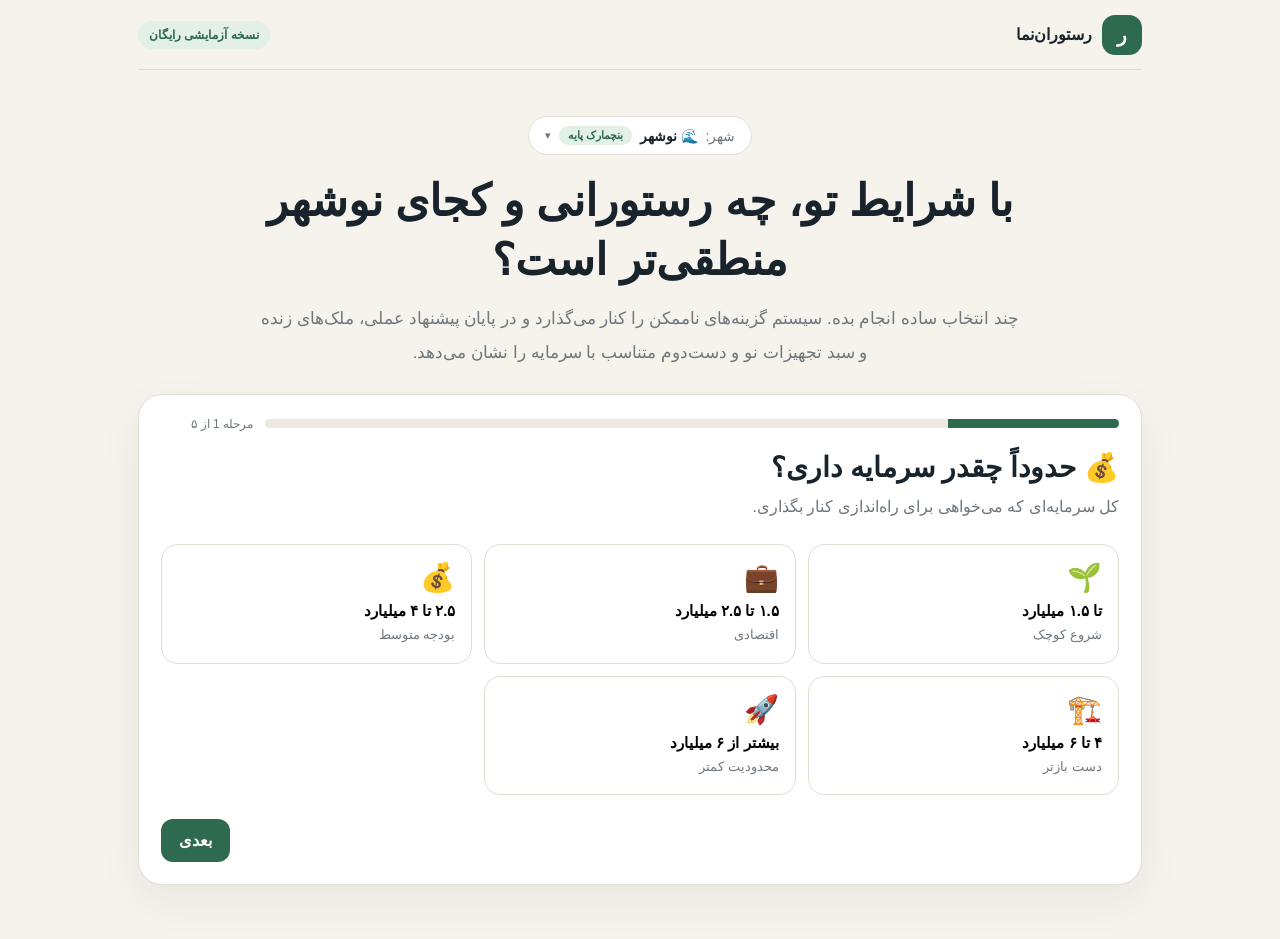
==== commit 8cdbb293: "Add files via upload" ====
--- a/index.html
+++ b/index.html
@@ -5,7 +5,7 @@
     <meta name="viewport" content="width=device-width,initial-scale=1" />
     <meta
       name="description"
-      content="رستوران‌نما؛ ابزار آزمایشی امکان‌سنجی رستوران در نوشهر و کرج"
+      content="رستوران‌نما؛ ابزار آزمایشی امکان‌سنجی رستوران و کافه در شهرهای ایران"
     />
     <title>رستوران‌نما — امکان‌سنجی رستوران در نوشهر</title>
     <link rel="stylesheet" href="./styles.css" />
@@ -21,10 +21,32 @@
       </header>
 
       <section class="hero">
-        <div class="city-switch" role="group" aria-label="انتخاب شهر">
-          <span>شهر:</span>
-          <button class="city-tab active" data-city="nowshahr" aria-pressed="true">🌊 نوشهر</button>
-          <button class="city-tab" data-city="karaj" aria-pressed="false">🏙️ کرج</button>
+        <div class="city-picker">
+          <button
+            class="city-button"
+            id="cityButton"
+            aria-haspopup="listbox"
+            aria-expanded="false"
+            aria-controls="cityPanel"
+          >
+            <span class="lbl">شهر:</span>
+            <b id="cityButtonName">نوشهر</b>
+            <span id="cityQuality" class="quality"></span>
+            <span class="chev" aria-hidden="true">▾</span>
+          </button>
+          <div class="city-panel" id="cityPanel" hidden>
+            <div class="city-panel-head">
+              <input
+                id="citySearch"
+                type="search"
+                placeholder="اسم شهر را بنویس…"
+                aria-label="جست‌وجوی شهر"
+                autocomplete="off"
+              />
+              <small id="cityCount"></small>
+            </div>
+            <ul id="cityList" role="listbox" aria-label="شهرها"></ul>
+          </div>
         </div>
         <h1>با شرایط تو، چه رستورانی و کجای <span data-city-name>نوشهر</span> منطقی‌تر است؟</h1>
         <p>
@@ -32,12 +54,7 @@
           در پایان پیشنهاد عملی، ملک‌های زنده و سبد تجهیزات نو و دست‌دوم متناسب
           با سرمایه را نشان می‌دهد.
         </p>
-        <div class="city-notice" id="cityNotice" hidden>
-          <b>کرج تازه اضافه شده است.</b> بنچمارک اجاره و تقاضای کرج از نمونه
-          آگهی‌های دیوار و نقشه در شهریور ۱۴۰۵ ساخته شده و هنوز راستی‌آزمایی
-          میدانی نشده؛ برای همین در حالت ریسک «کم» گزینه‌ای برای کرج نمایش
-          داده نمی‌شود. ملک‌های زنده و بازار تجهیزات برای کرج فعال است.
-        </div>
+        <div class="city-notice" id="cityNotice" hidden></div>
       </section>
 
       <section class="wizard">
@@ -189,6 +206,7 @@
             hidden
           ></section>
           <div id="resultList"></div>
+          <section id="crossCity" class="cross-city" hidden></section>
           <div class="restart">
             <button class="btn secondary" id="restart">
               ↻ از اول پاسخ بدهم
--- a/styles.css
+++ b/styles.css
@@ -951,9 +951,46 @@
   }
 }
 
-.city-switch{display:inline-flex;align-items:center;gap:6px;flex-wrap:wrap;background:#fff;border:1px solid #e2ded5;border-radius:999px;padding:5px;margin-bottom:16px;font-size:13px}
-.city-switch>span{padding:0 8px;color:#6e777d}
-.city-tab{font:inherit;border:0;background:transparent;border-radius:999px;padding:8px 16px;cursor:pointer;color:inherit}
-.city-tab.active{background:#18232b;color:#fff;font-weight:700}
-.city-tab:focus-visible{outline:3px solid #315f7d;outline-offset:2px}
+.city-picker{position:relative;display:inline-block;margin-bottom:16px;z-index:5}
+.city-button{font:inherit;display:inline-flex;align-items:center;gap:8px;background:#fff;border:1px solid #e2ded5;border-radius:999px;padding:9px 16px;cursor:pointer;color:#18232b;font-size:14px}
+.city-button:hover{border-color:#b8c7bf}
+.city-button .lbl{color:#6e777d}
+.city-button .chev{color:#6e777d;font-size:11px}
+.city-button:focus-visible,.city-panel button:focus-visible,.city-panel input:focus-visible,.xc-go:focus-visible{outline:3px solid #315f7d;outline-offset:2px}
+.city-panel{position:absolute;top:calc(100% + 6px);right:50%;transform:translateX(50%);width:min(340px,calc(100vw - 32px));background:#fff;border:1px solid #e2ded5;border-radius:16px;box-shadow:0 12px 32px rgba(24,35,43,.14);padding:10px;text-align:right}
+.city-panel-head{display:flex;align-items:center;gap:8px;margin-bottom:8px}
+.city-panel input{flex:1;font:inherit;font-size:14px;padding:10px 12px;border:1px solid #e2ded5;border-radius:10px;background:#faf9f6;min-width:0}
+.city-panel-head small{color:#6e777d;font-size:11px;white-space:nowrap}
+.city-panel ul{list-style:none;margin:0;padding:0;max-height:300px;overflow:auto}
+.city-panel li button{width:100%;font:inherit;display:flex;justify-content:space-between;align-items:center;gap:8px;background:none;border:0;border-radius:10px;padding:10px;cursor:pointer;text-align:right;color:#18232b}
+.city-panel li button:hover{background:#f6f3ec}
+.city-panel li button.active{background:#eef4f1}
+.city-panel li button small{display:block;color:#6e777d;font-size:11px;margin-top:2px}
+.city-panel li.empty{color:#6e777d;font-size:13px;padding:12px}
+.quality{font-size:11px;font-weight:700;border-radius:999px;padding:3px 9px;white-space:nowrap}
+.quality:empty{display:none}
+.q-benchmark{background:#e2f0e8;color:#2d6a4f}
+.q-preliminary{background:#fff5d8;color:#8b5e13}
+.zone-tag{display:inline-block;font-size:11px;font-weight:700;background:#f3e8ff;color:#6b3fa0;border-radius:999px;padding:2px 8px;margin-inline-start:4px;vertical-align:middle}
+.cross-city{margin-top:22px;background:#fff;border:1px solid #e2ded5;border-radius:20px;padding:18px}
+.xc-title h3{margin:0 0 4px;font-size:18px}
+.xc-title p{margin:0 0 14px;color:#6e777d;font-size:13px;line-height:1.8}
+.xc-grid{display:grid;grid-template-columns:repeat(auto-fit,minmax(250px,1fr));gap:12px}
+.xc-card{border:1px solid #e2ded5;border-radius:16px;padding:14px;background:#faf9f6;display:flex;flex-direction:column;gap:8px}
+.xc-card.muted p{color:#6e777d;font-size:13px;line-height:1.8;margin:0}
+.xc-head{display:flex;justify-content:space-between;align-items:center;gap:8px}
+.xc-head b{font-size:16px}
+.xc-pick{margin:0;font-size:13.5px;line-height:1.8}
+.xc-metrics{margin:0;display:grid;gap:6px}
+.xc-metrics div{background:#fff;border-radius:10px;padding:8px 10px;display:grid;grid-template-columns:1fr auto;gap:2px 8px;align-items:center}
+.xc-metrics dt{font-size:11px;color:#6e777d}
+.xc-metrics dd{margin:0;font-size:14px;font-weight:700;grid-column:1}
+.delta{grid-column:2;grid-row:1/3;font-size:11px;font-weight:700;border-radius:999px;padding:3px 8px;white-space:nowrap}
+.delta.better{background:#e2f0e8;color:#2d6a4f}
+.delta.worse{background:#f8e4df;color:#934b3e}
+.delta.same{background:#eef0f2;color:#5b6570}
+.xc-go{margin-top:auto;width:100%}
+.xc-note{margin:14px 0 0;color:#6e777d;font-size:12px;line-height:1.9}
 .city-notice{margin-top:14px;background:#fff5d8;border:1px solid #ead7a1;border-radius:14px;padding:12px 14px;color:#6f531e;font-size:13px;line-height:1.9}
+.option.elsewhere{border-style:dashed;opacity:.85}
+.elsewhere-hint{display:block;font-style:normal;font-size:10.5px;color:#315f7d;margin-top:4px;line-height:1.5}
